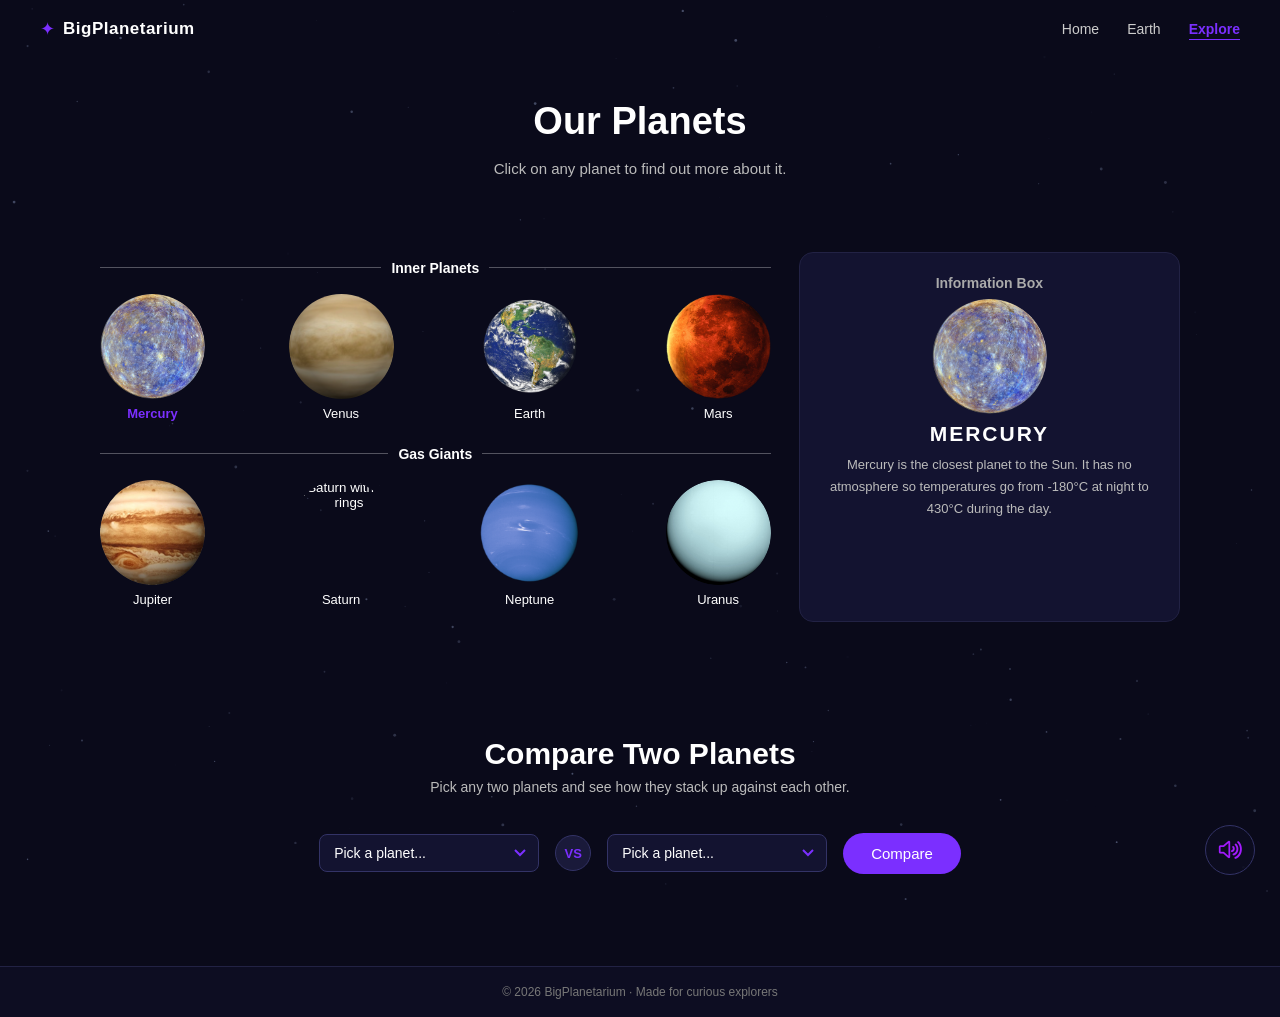
==== explore.html @ dd82c8a4 "Add files via upload" ====
<!DOCTYPE html>
<html lang="en">
<!-- explore.html — BigPlanetarium Planet Explorer page -->
<head>
  <meta charset="UTF-8">
  <meta name="viewport" content="width=device-width, initial-scale=1.0">
  <meta name="description" content="Explore all 8 planets in the solar system">
  <meta name="theme-color" content="#0a0a1a">
  <title>BigPlanetarium - Explore</title>
  <link rel="stylesheet" href="style.css">
</head>

<body>

  <!-- Background music — same setup as the other pages -->
  <audio id="bgMusic" loop>
    <source src="Assets/music.mp3" type="audio/mp3">
    Your browser does not support audio playback.
  </audio>

  <!-- Mute button — toggle handled by music.js -->
  <button id="muteBtn" aria-label="Mute background music">
    🔊
  </button>

  <!-- Decorative star canvas hidden from screen readers -->
  <canvas id="starCanvas" aria-hidden="true"></canvas>

  <!-- Skip link jumps keyboard users past the nav bar -->
  <a class="skip-link" href="#main">Skip to main content</a>

  <!-- class="active" and aria-current="page" are on the Explore link for this page -->
  <nav aria-label="Main navigation" id="mainNav">
    <a href="index.html" class="logo">
      <span class="logo-icon">✦</span>
      <span class="logo-text">BigPlanetarium</span>
    </a>
    <ul>
      <li><a href="index.html">Home</a></li>
      <li><a href="earth.html">Earth</a></li>
      <li><a href="explore.html" class="active" aria-current="page">Explore</a></li>
    </ul>
  </nav>


  <main id="main">

    <!-- Page header with scroll-reveal animation -->
    <header class="page-header reveal">
      <h1>Our Planets</h1>
      <p>Click on any planet to find out more about it.</p>
    </header>


    <!-- Planet selector: buttons left, info box right -->
    <section class="planets-section" aria-label="Solar system planets">
      <div class="planets-wrap">

        <!-- LEFT COLUMN — planet buttons grouped by category -->
        <div class="planets-left">

          <!-- ::before and ::after in CSS draw the horizontal lines on each side of this heading -->
          <h2 class="row-heading">Inner Planets</h2>

          <!--
            Each button uses onclick to call showPlanet() in script.js.
            aria-pressed communicates the selected state to screen readers.
            Mercury starts active because it is shown by default on page load.
          -->
          <div class="planet-row">

            <button class="planet-btn active" onclick="showPlanet('mercury', this)" aria-pressed="true" aria-label="Mercury">
              <img src="Assets/mercury.png" alt="Mercury">
              <p>Mercury</p>
            </button>

            <button class="planet-btn" onclick="showPlanet('venus', this)" aria-pressed="false" aria-label="Venus">
              <img src="Assets/venus.png" alt="Venus">
              <p>Venus</p>
            </button>

            <button class="planet-btn" onclick="showPlanet('earth', this)" aria-pressed="false" aria-label="Earth">
              <img src="Assets/earth.png" alt="Earth">
              <p>Earth</p>
            </button>

            <button class="planet-btn" onclick="showPlanet('mars', this)" aria-pressed="false" aria-label="Mars">
              <img src="Assets/mars.png" alt="Mars">
              <p>Mars</p>
            </button>

          </div>

          <h2 class="row-heading">Gas Giants</h2>

          <!-- Neptune and Uranus are technically Ice Giants but grouped here for simplicity -->
          <div class="planet-row">

            <button class="planet-btn" onclick="showPlanet('jupiter', this)" aria-pressed="false" aria-label="Jupiter">
              <img src="Assets/jupiter.png" alt="Jupiter">
              <p>Jupiter</p>
            </button>

            <button class="planet-btn" onclick="showPlanet('saturn', this)" aria-pressed="false" aria-label="Saturn">
              <img src="Assets/saturn.png" alt="Saturn with its rings">
              <p>Saturn</p>
            </button>

            <button class="planet-btn" onclick="showPlanet('neptune', this)" aria-pressed="false" aria-label="Neptune">
              <img src="Assets/neptune.png" alt="Neptune">
              <p>Neptune</p>
            </button>

            <button class="planet-btn" onclick="showPlanet('uranus', this)" aria-pressed="false" aria-label="Uranus">
              <img src="Assets/uranus.png" alt="Uranus">
              <p>Uranus</p>
            </button>

          </div>

        </div>


        <!-- RIGHT COLUMN — info box updated by showPlanet() in script.js -->
        <!-- aria-live="polite" announces changes without interrupting the screen reader -->
        <!-- aria-atomic="true" reads the whole region, not just the changed part -->
        <aside class="info-box" aria-live="polite" aria-atomic="true" aria-label="Planet information">
          <h3>Information Box</h3>
          <!-- Default content shown on page load (Mercury) -->
          <img id="info-img" src="Assets/mercury.png" alt="Mercury">
          <h2 id="info-name">MERCURY</h2>
          <p id="info-text">Mercury is the closest planet to the Sun. It has no atmosphere so temperatures go from -180°C at night to 430°C during the day.</p>
        </aside>

      </div>
    </section>

  </main>


  <!-- Comparison section sits outside <main> as a secondary feature -->
  <!-- aria-labelledby points to the section's <h2> -->
  <section class="compare-section reveal" aria-labelledby="compare-heading">

    <div class="compare-inner">

      <div class="section-top">
        <h2 id="compare-heading">Compare Two Planets</h2>
        <p>Pick any two planets and see how they stack up against each other.</p>
      </div>

      <!-- Two dropdowns and a Compare button in a flex row -->
      <!-- aria-label on each <select> replaces a visible <label> for screen readers -->
      <div class="compare-controls">

        <select id="compareA" aria-label="First planet to compare">
          <option value="">Pick a planet...</option>
          <option value="mercury">Mercury</option>
          <option value="venus">Venus</option>
          <option value="earth">Earth</option>
          <option value="mars">Mars</option>
          <option value="jupiter">Jupiter</option>
          <option value="saturn">Saturn</option>
          <option value="uranus">Uranus</option>
          <option value="neptune">Neptune</option>
        </select>

        <!-- Decorative VS badge between the two dropdowns -->
        <span class="compare-vs">VS</span>

        <select id="compareB" aria-label="Second planet to compare">
          <option value="">Pick a planet...</option>
          <option value="mercury">Mercury</option>
          <option value="venus">Venus</option>
          <option value="earth">Earth</option>
          <option value="mars">Mars</option>
          <option value="jupiter">Jupiter</option>
          <option value="saturn">Saturn</option>
          <option value="uranus">Uranus</option>
          <option value="neptune">Neptune</option>
        </select>

        <!-- Calls runComparison() in script.js on click -->
        <button class="btn-purple compare-btn" onclick="runComparison()">Compare</button>

      </div>


      <!-- Hidden by default; shown and animated by runComparison() in script.js -->
      <!-- aria-live="polite" announces the new table to screen readers when it appears -->
      <div id="compareResults" style="display:none;" aria-live="polite" aria-label="Comparison results">

        <!-- Planet name and image headers sit above the table, one per side -->
        <div class="compare-headers">
          <div class="compare-planet-header">
            <img id="compareImgA" src="" alt="">
            <p id="compareNameA"></p>
          </div>
          <div class="compare-planet-header compare-planet-header--right">
            <img id="compareImgB" src="" alt="">
            <p id="compareNameB"></p>
          </div>
        </div>

        <!-- <table> is appropriate here because the data is genuinely tabular -->
        <!-- <tbody> is populated by runComparison() in script.js -->
        <table class="compare-table" aria-label="Planet stats comparison">
          <tbody id="compareRows">
            <!-- Table rows are injected here by runComparison() -->
          </tbody>
        </table>

      </div>

    </div>

  </section>


  <footer>
    <p>© 2026 BigPlanetarium · Made for curious explorers</p>
  </footer>


  <!-- script.js must load first because showPlanet() and runComparison() are called by onclick attributes above -->
  <script src="Scripts/script.js"></script>
  <script src="Scripts/stars.js"></script>
  <script src="Scripts/music.js"></script>
  <script src="Scripts/scroll.js"></script>

</body>
</html>
---- style.css ----
/* style.css — main stylesheet for BigPlanetarium (index, earth, explore) */


/* the reset */

* {
  box-sizing: border-box;
  margin: 0;
  padding: 0;
}


/* the body defaults */

body {
  font-family: Arial, sans-serif;
  background-color: #0a0a1a;
  color: white;
  overflow-x: hidden;
}

/* Stops images from stretching wider than their container */
img {
  max-width: 100%;
}


/* the star canvas background */

#starCanvas {
  position: fixed;
  top: 0;
  left: 0;
  width: 100vw;
  height: 100vh;
  z-index: -1;
  pointer-events: none;
}


/* the skip link */

.skip-link {
  position: absolute;
  top: -60px;
  left: 10px;
  background: #7b2fff;
  color: white;
  padding: 10px 15px;
  border-radius: 6px;
  font-size: 14px;
  text-decoration: none;
  z-index: 9999;
}

/* Drops the skip link into view when the user tabs onto it */
.skip-link:focus {
  top: 10px;
}


/* the navigation bar */

nav {
  background-color: rgba(10, 10, 26, 0);
  padding: 18px 40px;
  display: flex;
  justify-content: space-between;
  align-items: center;
  position: fixed;
  top: 0;
  left: 0;
  right: 0;
  z-index: 100;
  transition: background-color 0.4s ease, border-bottom 0.4s ease, padding 0.3s ease;
  border-bottom: 1px solid transparent;
}

/* Added by scroll.js after 50 px of scroll — frosted-glass solid nav */
nav.scrolled {
  background-color: rgba(10, 10, 26, 0.96);
  border-bottom: 1px solid #222244;
  padding: 12px 40px;
  backdrop-filter: blur(12px);
  -webkit-backdrop-filter: blur(12px);
}

/* Logo link — flex row holding the spinning star icon and site name */
.logo {
  color: white;
  text-decoration: none;
  display: flex;
  align-items: center;
  gap: 8px;
}

/* The ✦ icon spins continuously via the spinStar keyframe */
.logo-icon {
  font-size: 18px;
  color: #7b2fff;
  display: inline-block;
  animation: spinStar 8s linear infinite;
}

.logo-text {
  font-size: 17px;
  font-weight: bold;
  letter-spacing: 0.5px;
}

/* Full 360° rotation looping forever */
@keyframes spinStar {
  from { transform: rotate(0deg); }
  to   { transform: rotate(360deg); }
}

/* Nav links in a horizontal row */
nav ul {
  list-style: none;
  display: flex;
  gap: 28px;
}

/* relative positioning lets the ::after underline be placed relative to each link */
nav ul a {
  color: #cccccc;
  text-decoration: none;
  font-size: 14px;
  position: relative;
  padding-bottom: 3px;
  transition: color 0.2s;
}

/* Animated underline — grows from width 0 to 100% on hover */
nav ul a::after {
  content: "";
  position: absolute;
  bottom: 0;
  left: 0;
  width: 0;
  height: 1px;
  background: #7b2fff;
  transition: width 0.25s ease;
}

nav ul a:hover {
  color: white;
}

nav ul a:hover::after {
  width: 100%;
}

/* Highlights the current page link in purple */
nav ul a.active {
  color: #7b2fff;
  font-weight: bold;
}

/* Active link always shows its underline at full width */
nav ul a.active::after {
  width: 100%;
}

/* Visible focus ring so keyboard users can see which link is focused */
nav ul a:focus {
  outline: 2px solid #7b2fff;
  outline-offset: 3px;
  border-radius: 3px;
}


/* the hero section */

.hero {
  width: 100%;
  min-height: 100vh;
  background-image:
    linear-gradient(rgba(0,0,0,0.5), rgba(0,0,0,0.5)),
    url("Assets/download.png");
  background-size: cover;
  background-position: center;
  display: flex;
  flex-direction: column;
  justify-content: center;
  align-items: center;
  text-align: center;
  padding: 120px 20px 80px;
  position: relative; /* allows the scroll hint to be pinned inside this section */
}

/* Small pill-shaped label sitting above the main heading */
.hero-badge {
  font-size: 12px;
  letter-spacing: 2px;
  text-transform: uppercase;
  color: #9d70ff;
  border: 1px solid rgba(123, 47, 255, 0.4);
  background-color: rgba(123, 47, 255, 0.12);
  padding: 6px 16px;
  border-radius: 20px;
  margin-bottom: 28px;
  animation: fadeIn 0.8s ease;
}

/* Wraps both title lines and tightens line-height for an editorial look */
.hero-title {
  display: flex;
  flex-direction: column;
  align-items: center;
  margin-bottom: 24px;
  line-height: 1.1;
}

/* Smaller "Explore the" line above the main title */
.hero-title-top {
  font-size: 36px;
  font-weight: 400;
  color: #dddddd;
  letter-spacing: 4px;
  text-transform: uppercase;
  animation: fadeIn 1s ease;
}

/* Large "Milky Way" title with a soft purple glow text-shadow */
.hero-title-bottom {
  font-size: 82px;
  font-weight: 800;
  color: white;
  letter-spacing: -1px;
  text-shadow:
    0 0 40px rgba(123, 47, 255, 0.5),
    0 0 80px rgba(123, 47, 255, 0.2);
  animation: fadeIn 1.2s ease;
}

/* Short gradient line between the title and paragraph */
.hero-divider {
  width: 60px;
  height: 2px;
  background: linear-gradient(to right, transparent, #7b2fff, transparent);
  margin-bottom: 22px;
  animation: fadeIn 1.4s ease;
}

.hero p {
  font-size: 16px;
  color: #bbbbbb;
  max-width: 500px;
  line-height: 1.8;
  margin-bottom: 36px;
  animation: fadeIn 1.6s ease;
}

/* flex-wrap lets the two buttons stack on narrow screens */
.hero-btns {
  display: flex;
  gap: 14px;
  flex-wrap: wrap;
  justify-content: center;
  animation: fadeIn 1.8s ease;
}

/* Pinned to the bottom-centre of the hero; translateX(-50%) corrects the left: 50% offset */
.hero-scroll-hint {
  position: absolute;
  bottom: 32px;
  left: 50%;
  transform: translateX(-50%);
  display: flex;
  flex-direction: column;
  align-items: center;
  gap: 6px;
  animation: fadeIn 2.2s ease;
}

.hero-scroll-hint span {
  font-size: 10px;
  letter-spacing: 2.5px;
  text-transform: uppercase;
  color: #666688;
}

/* Bouncing arrow that draws the eye toward scrolling */
.hero-arrow {
  font-size: 16px;
  color: #7b2fff;
  animation: bounce 1.8s ease-in-out infinite;
}

@keyframes bounce {
  0%, 100% { transform: translateY(0); }
  50%       { transform: translateY(7px); }
}

/* Primary filled button with a pulsing purple glow */
.btn-purple {
  background-color: #7b2fff;
  color: white;
  padding: 12px 28px;
  border-radius: 25px;
  font-size: 15px;
  text-decoration: none;
  display: inline-block;
  animation: fadeIn 2s ease, glow 3s ease-in-out infinite;
}

.btn-purple:hover {
  background-color: #9955ff;
}

/* High-contrast focus ring for keyboard and switch-access users */
.btn-purple:focus {
  outline: 2px solid white;
  outline-offset: 4px;
}

/* Secondary ghost button that inverts colours on hover */
.btn-outline {
  background: transparent;
  color: white;
  border: 2px solid white;
  padding: 12px 28px;
  border-radius: 25px;
  font-size: 15px;
  text-decoration: none;
  display: inline-block;
  transition: 0.3s;
}

.btn-outline:hover {
  background-color: white;
  color: #0a0a1a;
}

.btn-outline:focus {
  outline: 2px solid #7b2fff;
  outline-offset: 4px;
}


/* the shared section heading */

.section-top {
  text-align: center;
  margin-bottom: 38px;
}

.section-top h2 {
  font-size: 30px;
  margin-bottom: 8px;
}

/* #bbbbbb meets WCAG AA contrast ratio against the dark background */
.section-top p {
  font-size: 14px;
  color: #bbbbbb;
}


/* the milky way cards section */

.cards-section {
  padding: 65px 80px;
  background-color: transparent;
}

/* GIF fills its column with rounded corners to match the card style */
.mw-gif {
  width: 100%;
  border-radius: 12px;
}

/* Outer flex container for the two-column card/GIF layout */
.mw-layout {
  display: flex;
  gap: 30px;
  max-width: 1100px;
  margin: 0 auto;
  align-items: flex-start;
}

/* Left column that stacks the fact cards vertically */
.mw-cards {
  flex: 1;
  display: flex;
  flex-direction: column;
  gap: 12px;
}

/* Sticky right column — stays in view while the user scrolls past the cards */
.mw-video {
  flex: 1;
  position: sticky;
  top: 80px;
}

.mw-video video {
  width: 100%;
  border-radius: 12px;
  background-color: #111;
}

/* Individual fact card — starts invisible and animates in via fadeUp */
.card {
  background-color: #131330;
  border: 1px solid #222244;
  border-radius: 10px;
  padding: 22px;
  animation: fadeUp 0.7s ease forwards;
  opacity: 0;
}

.card h3 {
  color: #7b2fff;
  font-size: 14px;
  margin-bottom: 9px;
}

/* #cccccc meets WCAG AA contrast against the dark card background */
.card p {
  font-size: 13px;
  color: #cccccc;
  line-height: 1.7;
}

/* Staggered delays so cards cascade in one after another */
.card:nth-child(1) { animation-delay: 0.1s; }
.card:nth-child(2) { animation-delay: 0.2s; }
.card:nth-child(3) { animation-delay: 0.3s; }
.card:nth-child(4) { animation-delay: 0.4s; }
.card:nth-child(5) { animation-delay: 0.5s; }
.card:nth-child(6) { animation-delay: 0.6s; }


/* the mute button */

#muteBtn {
  position: fixed;
  bottom: 25px;
  right: 25px;
  background-color: rgba(13, 13, 34, 0.85);
  border: 1px solid #333366;
  color: white;
  width: 50px;
  height: 50px;
  border-radius: 50%;
  cursor: pointer;
  z-index: 999;
  display: flex;
  align-items: center;
  justify-content: center;
  transition: background-color 0.2s;
  padding: 8px;
  overflow: hidden;
}

/* overflow: hidden on #muteBtn clips the icon image to the circle */
#muteBtn img {
  width: 100%;
  height: 100%;
  object-fit: contain;
  transition: opacity 0.2s; /* smooth swap between mute and unmute icons */
}

/* Purple background on hover to signal the button is clickable */
#muteBtn:hover {
  background-color: #7b2fff;
}

#muteBtn:focus {
  outline: 2px solid #7b2fff;
  outline-offset: 3px;
}

/* :focus-visible shows the ring for keyboard users but not mouse clicks */
#muteBtn:focus-visible {
  outline: 2px solid white;
  outline-offset: 3px;
}


/* the responsive overrides (768px and below) */

@media (max-width: 768px) {

  /* Milky Way cards and GIF stack into a single column */
  .mw-layout {
    flex-direction: column;
  }

  /* Planet buttons and info box stack into a single column */
  .planets-wrap {
    flex-direction: column;
  }

  /* Earth fact cards and photo stack into a single column */
  .earth-body {
    flex-direction: column;
  }

  /* Reduces horizontal padding to fill the narrow viewport */
  .cards-section,
  .universe-section,
  .planets-section,
  .video-bit {
    padding: 40px 20px;
  }

  .earth-body {
    padding: 30px 20px;
  }

  /* Shrinks the hero heading so it doesn't overflow on small screens */
  .hero h1 {
    font-size: 32px;
  }

  /* Resets sticky positioning on mobile to avoid the GIF overlapping content */
  .mw-video {
    position: static;
  }

  /* Earth photo fills the full column width on mobile */
  .earth-right {
    width: 100%;
  }

}


/* the universe beyond section */

.universe-section {
  padding: 65px 80px;
  background-color: transparent;
}

/* Removes default browser numbering — we supply our own styled circles */
.uni-list {
  list-style: none;
  max-width: 780px;
  margin: 0 auto;
}

/* Each item fades up on load; align-items: flex-start keeps the number at the top */
.uni-item {
  display: flex;
  gap: 18px;
  align-items: flex-start;
  padding: 22px 15px;
  border-bottom: 1px solid #1a1a3a;
  animation: fadeUp 0.6s ease forwards;
  opacity: 0;
}

/* Staggered delays so items appear one after another */
.uni-item:nth-child(1) { animation-delay: 0.1s; }
.uni-item:nth-child(2) { animation-delay: 0.25s; }
.uni-item:nth-child(3) { animation-delay: 0.4s; }
.uni-item:nth-child(4) { animation-delay: 0.55s; }

/* Purple circle number badge; min-width stops it squashing on font scale-up */
.num {
  background-color: #7b2fff;
  min-width: 34px;
  height: 34px;
  border-radius: 50%;
  display: flex;
  align-items: center;
  justify-content: center;
  font-size: 13px;
  font-weight: bold;
  margin-top: 2px;
}

.uni-item h3 {
  font-size: 15px;
  margin-bottom: 7px;
}

.uni-item p {
  font-size: 13px;
  color: #bbbbbb;
  line-height: 1.75;
}


/* the call to action section */

.cta {
  padding: 75px 20px;
  text-align: center;
  background-color: transparent;
}

.cta h2 {
  font-size: 30px;
  margin-bottom: 10px;
}

/* max-width and auto margins stop the paragraph stretching too wide */
.cta p {
  color: #bbbbbb;
  font-size: 14px;
  margin-bottom: 28px;
  max-width: 420px;
  margin-left: auto;
  margin-right: auto;
  line-height: 1.6;
}

.cta-btns {
  display: flex;
  justify-content: center;
  gap: 14px;
  flex-wrap: wrap;
}


/* the footer */

footer {
  background-color: #0d0d22;
  text-align: center;
  padding: 18px;
  font-size: 12px;
  color: #777777;
  border-top: 1px solid #222244;
}


/* the earth page */

/* Centred page header; padding-top clears the fixed nav bar */
.page-header {
  text-align: center;
  padding: 55px 20px 25px;
  background-color: transparent;
  animation: fadeUp 0.8s ease;
}

.page-header h1 {
  font-size: 38px;
  margin-bottom: 13px;
}

.page-header p {
  font-size: 15px;
  color: #bbbbbb;
  max-width: 580px;
  margin: 0 auto;
  line-height: 1.7;
}

/* Two-column flex row; flex-wrap: wrap collapses columns on narrow screens */
.earth-body {
  display: flex;
  gap: 20px;
  padding: 38px 75px;
  background-color: transparent;
  align-items: center;
  flex-wrap: wrap;
  justify-content: center;
}

/* Left column holding the Key Facts and Fun Facts cards */
.earth-left {
  flex: 1;
  min-width: 270px;
  max-width: 480px;
  display: flex;
  flex-direction: column;
  gap: 18px;
}

/* Fixed-width right column; flex: 0 0 auto stops it growing or shrinking */
.earth-right {
  flex: 0 0 auto;
  width: 320px;
  display: flex;
  justify-content: center;
}

/* Floating Earth photo with a purple glow shadow */
.earth-right img {
  width: 100%;
  border-radius: 12px;
  box-shadow: 0 0 28px rgba(123, 47, 255, 0.3);
  animation: float 5s ease-in-out infinite;
}

/* Dark card used for the Key Facts and Fun Facts panels */
.info-card {
  background-color: #131330;
  border: 1px solid #222244;
  border-radius: 5px;
  padding: 22px;
}

.info-card h2 {
  font-size: 17px;
  margin-bottom: 13px;
}

.info-card p {
  font-size: 13px;
  color: #cccccc;
  line-height: 1.8;
  margin-bottom: 6px;
}

/* Removes default browser bullets so we can use our own ::before bullet */
.info-card ul {
  list-style: none;
  padding: 0;
}

.info-card ul li {
  font-size: 13px;
  color: #cccccc;
  padding: 5px 0;
  line-height: 1.5;
}

/* Purple bullet inserted via ::before keeps the markup clean */
.info-card ul li::before {
  content: "• ";
  color: #7b2fff;
}

/* Section that wraps the embedded YouTube video */
.video-bit {
  padding: 45px 75px;
  background-color: transparent;
  text-align: center;
}

.video-bit h2 {
  font-size: 20px;
  margin-bottom: 18px;
}

/* padding-bottom: 56.25% creates a responsive 16:9 container (9/16 × 100) */
.vid-wrap {
  position: relative;
  padding-bottom: 56.25%;
  height: 0;
  max-width: 80%;
  margin: 0 auto;
}

.vid-wrap iframe {
  position: absolute;
  top: 0;
  left: 0;
  width: 100%;
  height: 100%;
  border: none;
  border-radius: 10px;
}


/* the explore / planets page */

.planets-section {
  padding: 45px 55px;
  background-color: transparent;
}

/* align-items: flex-start stops the info box stretching to the full column height */
.planets-wrap {
  display: flex;
  gap: 28px;
  max-width: 1080px;
  margin: 0 auto;
  align-items: flex-start;
}

/* Left column takes twice as much space as the info box (flex: 2 vs flex: 1) */
.planets-left {
  flex: 2;
}

/* Sub-heading with horizontal lines drawn by ::before and ::after pseudo-elements */
.row-heading {
  display: flex;
  align-items: center;
  gap: 10px;
  font-size: 14px;
  font-weight: bold;
  margin: 8px 0 18px;
}

.row-heading::before,
.row-heading::after {
  content: "";
  flex: 1;
  height: 1px;
  background: rgba(255,255,255,0.3);
}

/* Horizontal row of planet buttons; flex-wrap allows a second line on narrow screens */
.planet-row {
  display: flex;
  justify-content: space-between;
  margin-bottom: 25px;
  flex-wrap: wrap;
  gap: 8px;
}

/* <button> instead of <div> so it's keyboard-focusable out of the box */
.planet-btn {
  background: none;
  border: none;
  color: white;
  cursor: pointer;
  text-align: center;
  width: 105px;
}

.planet-btn:focus {
  outline: 2px solid #7b2fff;
  outline-offset: 4px;
  border-radius: 8px;
}

/* Circular planet images that gently bob with the float animation */
.planet-btn img {
  width: 105px;
  height: 105px;
  border-radius: 50%;
  display: block;
  margin: 0 auto;
  object-fit: cover;
  transition: transform 0.3s;
  animation: float 4s ease-in-out infinite;
}

/* Slightly different durations so the planets don't all bob in sync */
.planet-btn:nth-child(1) img { animation-duration: 3.8s; }
.planet-btn:nth-child(2) img { animation-duration: 4.4s; }
.planet-btn:nth-child(3) img { animation-duration: 4.1s; }
.planet-btn:nth-child(4) img { animation-duration: 4.7s; }

/* Slight scale-up on hover gives tactile click feedback */
.planet-btn img:hover {
  transform: scale(1.12);
}

.planet-btn p {
  margin-top: 7px;
  font-size: 13px;
}

/* Selected planet label turns purple to show which one is active */
.planet-btn.active p {
  color: #7b2fff;
  font-weight: bold;
}

/* Right-hand info box updated by showPlanet() in script.js */
.info-box {
  flex: 1;
  background-color: #131330;
  border: 1px solid #222244;
  border-radius: 14px;
  padding: 22px;
  text-align: center;
  min-height: 370px;
}

.info-box h3 {
  font-size: 14px;
  color: #aaaaaa;
  margin-bottom: 8px;
}

.info-box img {
  width: 115px;
  height: 115px;
  border-radius: 50%;
  object-fit: cover;
  display: block;
  margin: 8px auto;
}

.info-box h2 {
  font-size: 21px;
  letter-spacing: 2px;
  margin: 8px 0;
}

.info-box p {
  font-size: 13px;
  color: #bbbbbb;
  line-height: 1.7;
}

/* Re-added and removed by script.js to replay the fade each time a planet is clicked */
.pop {
  animation: fadeIn 0.35s ease;
}


/* the page header padding fix */

.page-header {
  padding-top: 100px;
}


/* the scroll reveal animations */

/* Initial state: invisible and shifted 32 px downward */
.reveal {
  opacity: 0;
  transform: translateY(32px);
  transition: opacity 0.65s ease, transform 0.65s ease;
}

/* Final state added by scroll.js when the element enters the viewport */
.reveal.visible {
  opacity: 1;
  transform: translateY(0);
}

/* Each sibling animates 100 ms after the previous one for a cascade effect */
.reveal:nth-child(2) { transition-delay: 0.1s; }
.reveal:nth-child(3) { transition-delay: 0.2s; }
.reveal:nth-child(4) { transition-delay: 0.3s; }
.reveal:nth-child(5) { transition-delay: 0.4s; }
.reveal:nth-child(6) { transition-delay: 0.5s; }
.reveal:nth-child(7) { transition-delay: 0.6s; }


/* the keyframe animation definitions */

/* Simple opacity fade from invisible to fully visible */
@keyframes fadeIn {
  from { opacity: 0; }
  to   { opacity: 1; }
}

/* Fades in while rising 25 px — used on cards and list items */
@keyframes fadeUp {
  from {
    opacity: 0;
    transform: translateY(25px);
  }
  to {
    opacity: 1;
    transform: translateY(0);
  }
}

/* Gentle up-and-down oscillation used on planet and Earth images */
@keyframes float {
  0%   { transform: translateY(0); }
  50%  { transform: translateY(-7px); }
  100% { transform: translateY(0); }
}

/* Pulsing box-shadow glow on the primary hero button */
@keyframes glow {
  0%   { box-shadow: 0 0 0 rgba(123,47,255,0.4); }
  50%  { box-shadow: 0 0 16px rgba(123,47,255,0.7); }
  100% { box-shadow: 0 0 0 rgba(123,47,255,0.4); }
}


/* the planet comparison section */

.compare-section {
  padding: 60px 55px;
  background-color: transparent;
}

/* max-width centres the comparison tool on wide screens */
.compare-inner {
  max-width: 800px;
  margin: 0 auto;
}

/* Dropdowns, VS badge, and Compare button in a flex row; flex-wrap: wrap stacks on mobile */
.compare-controls {
  display: flex;
  align-items: center;
  justify-content: center;
  gap: 16px;
  flex-wrap: wrap;
  margin: 32px 0;
}

/* Dark-themed dropdowns; appearance: none removes the default browser arrow */
.compare-controls select {
  background-color: #131330;
  color: white;
  border: 1px solid #333366;
  border-radius: 8px;
  padding: 10px 14px;
  font-size: 14px;
  cursor: pointer;
  flex: 1;
  min-width: 160px;
  max-width: 220px;
  appearance: none;
  -webkit-appearance: none; /* required for Safari */
  background-image: url("data:image/svg+xml,%3Csvg xmlns='http://www.w3.org/2000/svg' width='12' height='8' viewBox='0 0 12 8'%3E%3Cpath d='M1 1l5 5 5-5' stroke='%237b2fff' stroke-width='2' fill='none'/%3E%3C/svg%3E");
  background-repeat: no-repeat;
  background-position: right 12px center;
  padding-right: 34px; /* stops text running under the custom arrow icon */
}

.compare-controls select:focus {
  outline: 2px solid #7b2fff;
  outline-offset: 2px;
  border-color: #7b2fff;
}

/* Small circular VS badge between the two dropdowns */
.compare-vs {
  font-size: 13px;
  font-weight: bold;
  color: #7b2fff;
  background-color: #1a1a3a;
  border: 1px solid #333366;
  border-radius: 50%;
  width: 36px;
  height: 36px;
  display: flex;
  align-items: center;
  justify-content: center;
  flex-shrink: 0; /* prevents the badge narrowing when space is tight */
}

/* Compare button reuses .btn-purple; flex-shrink: 0 stops it being squeezed */
.compare-btn {
  flex-shrink: 0;
  cursor: pointer;
  border: none;
}

/* Hidden by default; shown and animated by runComparison() in script.js */
#compareResults {
  margin-top: 30px;
  background-color: #131330;
  border: 1px solid #222244;
  border-radius: 14px;
  padding: 28px;
}

/* Header row showing planet names and images above the comparison table */
.compare-headers {
  display: flex;
  justify-content: space-between;
  margin-bottom: 20px;
}

/* Left planet header — content aligns to the left */
.compare-planet-header {
  display: flex;
  flex-direction: column;
  align-items: flex-start;
  gap: 8px;
}

/* Right planet header mirrors the left, aligning content to the right */
.compare-planet-header--right {
  align-items: flex-end;
  text-align: right;
}

/* Circular floating planet thumbnail in the comparison header */
.compare-planet-header img {
  width: 60px;
  height: 60px;
  border-radius: 50%;
  object-fit: cover;
  animation: float 4s ease-in-out infinite;
}

.compare-planet-header p {
  font-size: 13px;
  font-weight: bold;
  letter-spacing: 1.5px;
  color: #7b2fff;
}

/* border-collapse: collapse removes the double border between adjacent cells */
.compare-table {
  width: 100%;
  border-collapse: collapse;
}

/* Subtle dividing line between rows */
.compare-table tr {
  border-bottom: 1px solid #1e1e40;
}

/* Last row has no bottom border to avoid a redundant line at the table edge */
.compare-table tr:last-child {
  border-bottom: none;
}

.compare-table td {
  padding: 11px 8px;
  font-size: 13px;
  color: #cccccc;
  vertical-align: middle;
}

/* Middle column shows the stat label (e.g. "Diameter") in small uppercase */
.compare-table td.stat-label {
  text-align: center;
  color: #888899;
  font-size: 11px;
  text-transform: uppercase;
  letter-spacing: 0.8px;
  width: 38%;
}

/* Left data column (Planet A) */
.compare-table td:first-child {
  text-align: left;
  width: 31%;
}

/* Right data column (Planet B) */
.compare-table td:last-child {
  text-align: right;
  width: 31%;
}

/* Soft purple row highlight on hover makes wide rows easier to read */
.compare-table tr:hover td {
  background-color: rgba(123, 47, 255, 0.07);
}


/* the responsive hero title (768px and below) */

@media (max-width: 768px) {

  .hero-title-top {
    font-size: 22px;
  }

  .hero-title-bottom {
    font-size: 52px;
  }

  /* Stacks all multi-column layouts into a single column */
  .mw-layout, .planets-wrap, .earth-body {
    flex-direction: column;
  }

  .cards-section, .universe-section, .planets-section {
    padding: 40px 20px;
  }

  /* Extra bottom padding stops the scroll hint arrow overlapping the next section */
  .hero {
    padding-bottom: 100px;
  }

  .mw-video {
    position: static;
  }

  .earth-body {
    padding: 30px 20px;
  }

  .earth-right {
    width: 100%;
  }

}


/* RESPONSIVE — TABLET screens 600px to 900px wide */

@media (max-width: 900px) {

  /* stack milky way cards and gif vertically */
  .mw-layout {
    flex-direction: column;
  }

  /* unstick the gif so it doesnt get stuck mid-scroll */
  .mw-video {
    position: static;
  }

  /* reduce side padding on sections */
  .cards-section,
  .universe-section {
    padding: 50px 30px;
  }

  /* stack earth facts and photo vertically */
  .earth-body {
    flex-direction: column;
    padding: 30px 30px;
    align-items: center;
  }

  .earth-right {
    width: 100%;
    max-width: 420px;
  }

  /* stack planet buttons and info box vertically */
  .planets-wrap {
    flex-direction: column;
  }

  .planets-section {
    padding: 35px 30px;
  }

  /* make video take full width */
  .vid-wrap {
    max-width: 100%;
  }

  .video-bit {
    padding: 35px 30px;
  }

  /* compare section */
  .compare-section {
    padding: 40px 30px;
  }

  /* stack compare dropdowns vertically */
  .compare-controls {
    flex-direction: column;
    align-items: center;
    gap: 12px;
  }

  .compare-vs {
    margin: 0;
  }

}


/* RESPONSIVE — MOBILE screens under 600px wide */

@media (max-width: 600px) {

  /* smaller hero title on phones */
  .hero-title-top {
    font-size: 28px;
  }

  .hero-title-bottom {
    font-size: 42px;
  }

  .hero p {
    font-size: 14px;
    padding: 0 10px;
  }

  /* stack hero buttons vertically */
  .hero-btns {
    flex-direction: column;
    align-items: center;
    gap: 12px;
  }

  /* shrink nav on small screens */
  nav {
    padding: 12px 18px;
  }

  .logo-text {
    font-size: 14px;
  }

  nav ul {
    gap: 14px;
  }

  nav ul a {
    font-size: 12px;
  }

  /* reduce all section padding */
  .cards-section,
  .universe-section {
    padding: 40px 15px;
  }

  .earth-body {
    padding: 25px 15px;
  }

  .planets-section {
    padding: 25px 15px;
  }

  .video-bit {
    padding: 30px 15px;
  }

  .compare-section {
    padding: 30px 15px;
  }

  /* smaller planet buttons on phones */
  .planet-btn {
    width: 68px;
  }

  .planet-btn img {
    width: 68px;
    height: 68px;
  }

  .planet-btn p {
    font-size: 11px;
  }

  /* center planet rows on small screens */
  .planet-row {
    justify-content: center;
    gap: 10px;
  }

  /* smaller page headers */
  .page-header h1 {
    font-size: 28px;
  }

  .page-header p {
    font-size: 13px;
  }

  /* stack cta buttons */
  .cta-btns {
    flex-direction: column;
    align-items: center;
    gap: 12px;
  }

  /* section heading smaller */
  .section-top h2 {
    font-size: 24px;
  }

  /* universe items tighter */
  .uni-item {
    gap: 12px;
    padding: 16px 8px;
  }

  .num {
    min-width: 28px;
    height: 28px;
    font-size: 11px;
  }

  /* move mute button so it doesnt block content */
  #muteBtn {
    bottom: 15px;
    right: 15px;
    width: 40px;
    height: 40px;
  }

  /* compare table scrolls sideways if too wide */
  .compare-table {
    display: block;
    overflow-x: auto;
  }

  /* compare controls stack on phone */
  .compare-controls {
    flex-direction: column;
    align-items: center;
  }

  .compare-controls select {
    width: 100%;
    max-width: 280px;
  }

  /* compare planet headers stack */
  .compare-headers {
    flex-direction: column;
    align-items: center;
    gap: 15px;
  }

  /* universe beyond items text smaller */
  .uni-item h3 {
    font-size: 14px;
  }

  .uni-item p {
    font-size: 12px;
  }

}


/* ACCESSIBILITY — REDUCED MOTION respects users who have turned off animations in their device accessibility settings */

@media (prefers-reduced-motion: reduce) {

  /* turn off all animations and transitions */
  *, *::before, *::after {
    animation: none !important;
    transition: none !important;
  }

  /* make reveal elements visible immediately without animating */
  .reveal {
    opacity: 1;
    transform: none;
  }

}
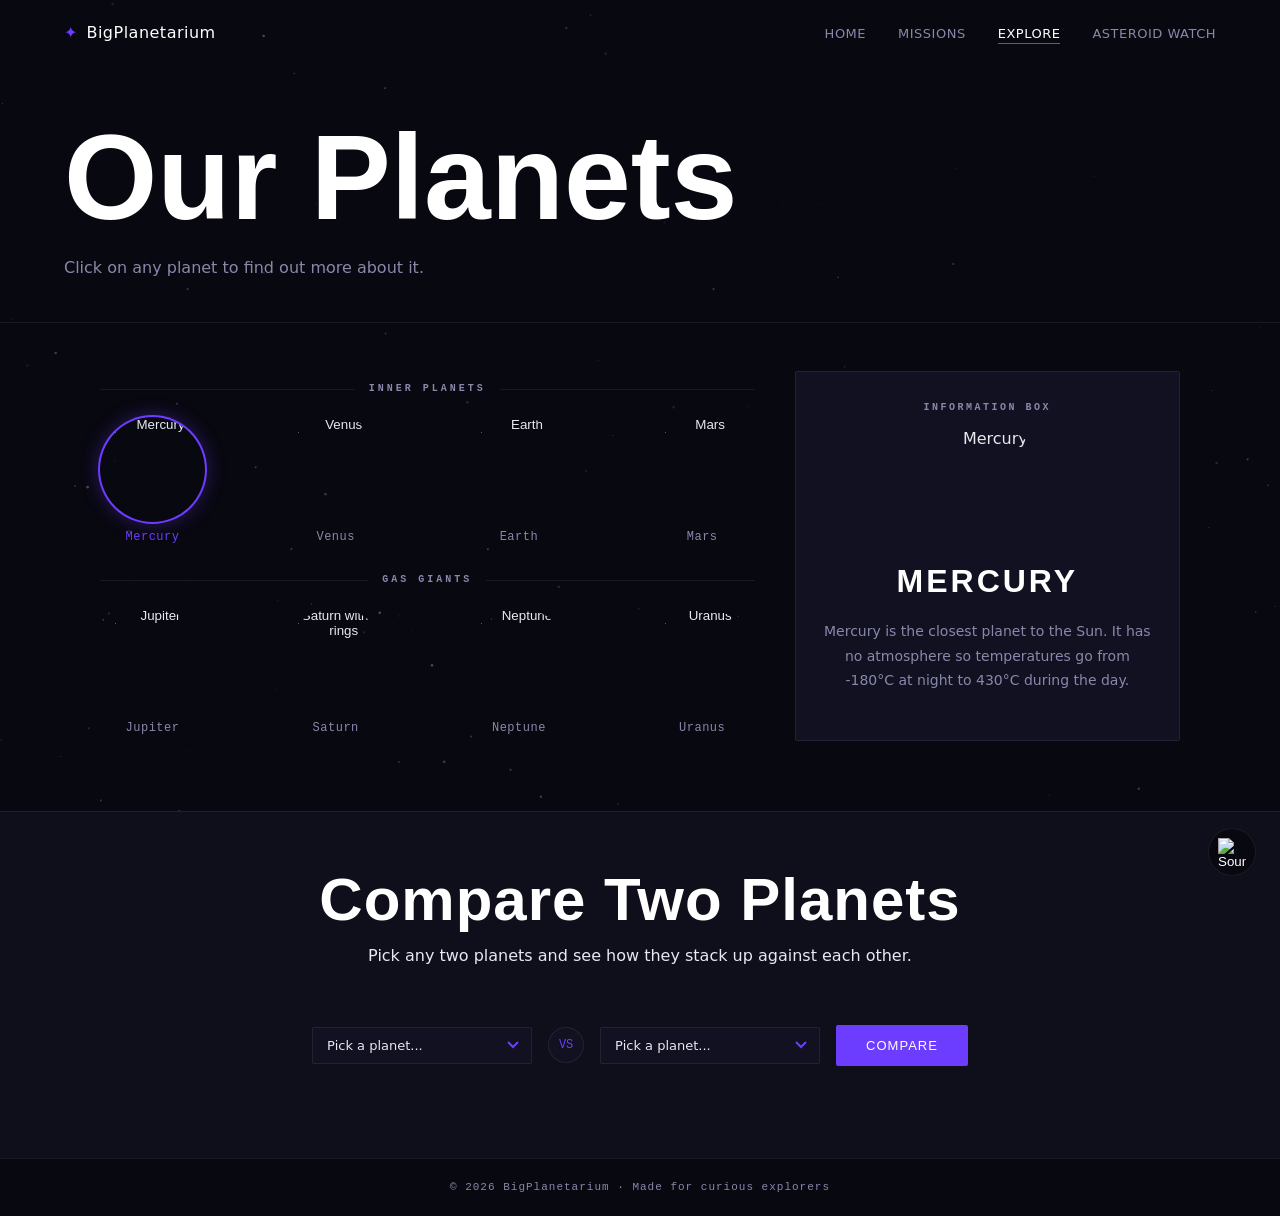
==== commit 2d9f0e5c: "Add files via upload" ====
--- a/explore.html
+++ b/explore.html
@@ -37,8 +37,9 @@
     </a>
     <ul>
       <li><a href="index.html">Home</a></li>
-      <li><a href="earth.html">Earth</a></li>
+      <li><a href="missions.html">Missions</a></li>
       <li><a href="explore.html" class="active" aria-current="page">Explore</a></li>
+      <li><a href="asteroids.html">Asteroid Watch</a></li>
     </ul>
   </nav>
 
--- a/style.css
+++ b/style.css
@@ -1,36 +1,57 @@
-/* style.css — main stylesheet for BigPlanetarium (index, earth, explore) */
-
-
-/* the reset */
-
-* {
+/* ============================================================
+   style.css — BigPlanetarium redesign
+   Aesthetic: NASA × editorial magazine
+   Palette: near-black + single purple accent (#6c3dff)
+   Fonts: Bebas Neue (display) · DM Sans (body) · DM Mono (numbers)
+   ============================================================ */
+
+
+/* ── RESET ─────────────────────────────────────────────────── */
+*, *::before, *::after {
   box-sizing: border-box;
   margin: 0;
   padding: 0;
 }
 
-
-/* the body defaults */
-
+img { max-width: 100%; }
+
+
+/* ── DESIGN TOKENS ─────────────────────────────────────────── */
+:root {
+  --bg:        #080810;
+  --bg-surface: #0f0f1c;
+  --bg-card:   #111122;
+  --accent:    #6c3dff;
+  --accent-dim: rgba(108, 61, 255, 0.18);
+  --accent-border: rgba(108, 61, 255, 0.35);
+  --white:     #ffffff;
+  --off-white: #e8e8f0;
+  --muted:     #8888aa;
+  --border:    rgba(255,255,255,0.07);
+
+  --font-display: 'Bebas Neue', 'Arial Narrow', sans-serif;
+  --font-body:    'DM Sans', system-ui, sans-serif;
+  --font-mono:    'DM Mono', 'Courier New', monospace;
+
+  --section-pad: clamp(60px, 8vw, 120px);
+  --gutter:      clamp(20px, 5vw, 80px);
+}
+
+
+/* ── BASE ──────────────────────────────────────────────────── */
 body {
-  font-family: Arial, sans-serif;
-  background-color: #0a0a1a;
-  color: white;
+  font-family: var(--font-body);
+  background-color: var(--bg);
+  color: var(--off-white);
   overflow-x: hidden;
-}
-
-/* Stops images from stretching wider than their container */
-img {
-  max-width: 100%;
-}
-
-
-/* the star canvas background */
-
+  line-height: 1.6;
+}
+
+
+/* ── STAR CANVAS ────────────────────────────────────────────── */
 #starCanvas {
   position: fixed;
-  top: 0;
-  left: 0;
+  inset: 0;
   width: 100vw;
   height: 100vh;
   z-index: -1;
@@ -38,254 +59,431 @@
 }
 
 
-/* the skip link */
-
+/* ── SKIP LINK ──────────────────────────────────────────────── */
 .skip-link {
   position: absolute;
   top: -60px;
   left: 10px;
-  background: #7b2fff;
-  color: white;
+  background: var(--accent);
+  color: var(--white);
   padding: 10px 15px;
-  border-radius: 6px;
+  border-radius: 4px;
   font-size: 14px;
+  font-family: var(--font-body);
   text-decoration: none;
   z-index: 9999;
-}
-
-/* Drops the skip link into view when the user tabs onto it */
-.skip-link:focus {
-  top: 10px;
-}
-
-
-/* the navigation bar */
-
+  transition: top 0.2s;
+}
+.skip-link:focus { top: 10px; }
+
+
+/* ── NAVIGATION ─────────────────────────────────────────────── */
 nav {
-  background-color: rgba(10, 10, 26, 0);
-  padding: 18px 40px;
   display: flex;
   justify-content: space-between;
   align-items: center;
+  padding: 20px var(--gutter);
   position: fixed;
-  top: 0;
-  left: 0;
-  right: 0;
+  inset-block-start: 0;
+  inset-inline: 0;
   z-index: 100;
-  transition: background-color 0.4s ease, border-bottom 0.4s ease, padding 0.3s ease;
+  transition: background 0.4s, border-color 0.4s, padding 0.3s;
   border-bottom: 1px solid transparent;
 }
 
-/* Added by scroll.js after 50 px of scroll — frosted-glass solid nav */
 nav.scrolled {
-  background-color: rgba(10, 10, 26, 0.96);
-  border-bottom: 1px solid #222244;
-  padding: 12px 40px;
-  backdrop-filter: blur(12px);
-  -webkit-backdrop-filter: blur(12px);
-}
-
-/* Logo link — flex row holding the spinning star icon and site name */
+  background: rgba(8, 8, 16, 0.94);
+  border-color: var(--border);
+  padding-block: 13px;
+  backdrop-filter: blur(14px);
+  -webkit-backdrop-filter: blur(14px);
+}
+
 .logo {
-  color: white;
+  display: flex;
+  align-items: center;
+  gap: 9px;
+  color: var(--white);
   text-decoration: none;
-  display: flex;
-  align-items: center;
-  gap: 8px;
-}
-
-/* The ✦ icon spins continuously via the spinStar keyframe */
+}
+
 .logo-icon {
-  font-size: 18px;
-  color: #7b2fff;
+  font-size: 16px;
+  color: var(--accent);
   display: inline-block;
-  animation: spinStar 8s linear infinite;
+  animation: spinStar 10s linear infinite;
 }
 
 .logo-text {
-  font-size: 17px;
-  font-weight: bold;
+  font-family: var(--font-body);
+  font-size: 16px;
+  font-weight: 500;
   letter-spacing: 0.5px;
 }
 
-/* Full 360° rotation looping forever */
 @keyframes spinStar {
-  from { transform: rotate(0deg); }
-  to   { transform: rotate(360deg); }
-}
-
-/* Nav links in a horizontal row */
+  to { transform: rotate(360deg); }
+}
+
 nav ul {
   list-style: none;
   display: flex;
-  gap: 28px;
-}
-
-/* relative positioning lets the ::after underline be placed relative to each link */
+  gap: 32px;
+}
+
 nav ul a {
-  color: #cccccc;
+  color: var(--muted);
   text-decoration: none;
-  font-size: 14px;
+  font-size: 13px;
+  letter-spacing: 0.5px;
+  text-transform: uppercase;
   position: relative;
   padding-bottom: 3px;
   transition: color 0.2s;
 }
 
-/* Animated underline — grows from width 0 to 100% on hover */
 nav ul a::after {
-  content: "";
+  content: '';
   position: absolute;
   bottom: 0;
   left: 0;
   width: 0;
   height: 1px;
-  background: #7b2fff;
-  transition: width 0.25s ease;
-}
-
-nav ul a:hover {
-  color: white;
-}
-
-nav ul a:hover::after {
-  width: 100%;
-}
-
-/* Highlights the current page link in purple */
+  background: var(--accent);
+  transition: width 0.25s;
+}
+
+nav ul a:hover { color: var(--white); }
+nav ul a:hover::after { width: 100%; }
+
 nav ul a.active {
-  color: #7b2fff;
-  font-weight: bold;
-}
-
-/* Active link always shows its underline at full width */
-nav ul a.active::after {
-  width: 100%;
-}
-
-/* Visible focus ring so keyboard users can see which link is focused */
+  color: var(--white);
+  font-weight: 500;
+}
+nav ul a.active::after { width: 100%; }
+
 nav ul a:focus {
-  outline: 2px solid #7b2fff;
-  outline-offset: 3px;
-  border-radius: 3px;
-}
-
-
-/* the hero section */
-
+  outline: 2px solid var(--accent);
+  outline-offset: 4px;
+  border-radius: 2px;
+}
+
+
+/* ── MUTE BUTTON ────────────────────────────────────────────── */
+#muteBtn {
+  position: fixed;
+  bottom: 24px;
+  right: 24px;
+  background: rgba(8, 8, 16, 0.88);
+  border: 1px solid var(--border);
+  color: var(--white);
+  width: 48px;
+  height: 48px;
+  border-radius: 50%;
+  cursor: pointer;
+  z-index: 999;
+  display: flex;
+  align-items: center;
+  justify-content: center;
+  padding: 9px;
+  overflow: hidden;
+  transition: background 0.2s, border-color 0.2s;
+}
+#muteBtn img { width: 100%; height: 100%; object-fit: contain; }
+#muteBtn:hover { background: var(--accent); border-color: var(--accent); }
+#muteBtn:focus-visible { outline: 2px solid var(--white); outline-offset: 3px; }
+
+
+/* ── SHARED TYPOGRAPHY ──────────────────────────────────────── */
+.overline {
+  font-family: var(--font-mono);
+  font-size: 11px;
+  letter-spacing: 3px;
+  text-transform: uppercase;
+  color: var(--accent);
+  margin-bottom: 14px;
+  display: block;
+}
+
+.section-top {
+  text-align: center;
+  margin-bottom: 56px;
+}
+
+.section-top h2 {
+  font-family: var(--font-display);
+  font-size: clamp(38px, 5vw, 60px);
+  letter-spacing: 1px;
+  line-height: 1.05;
+  color: var(--white);
+  margin-bottom: 12px;
+}
+
+.section-sub {
+  font-size: 15px;
+  color: var(--muted);
+  max-width: 520px;
+  margin: 0 auto;
+  line-height: 1.7;
+}
+
+
+/* ── BUTTONS ────────────────────────────────────────────────── */
+.btn-primary {
+  display: inline-block;
+  background: var(--accent);
+  color: var(--white);
+  text-decoration: none;
+  padding: 13px 30px;
+  border-radius: 2px;
+  font-size: 13px;
+  font-weight: 500;
+  letter-spacing: 1px;
+  text-transform: uppercase;
+  transition: background 0.2s, transform 0.15s;
+  border: none;
+  cursor: pointer;
+}
+.btn-primary:hover { background: #8055ff; transform: translateY(-1px); }
+.btn-primary:focus { outline: 2px solid var(--white); outline-offset: 3px; }
+
+/* alias so missions/explore pages still work with .btn-purple */
+.btn-purple {
+  display: inline-block;
+  background: var(--accent);
+  color: var(--white);
+  text-decoration: none;
+  padding: 13px 30px;
+  border-radius: 2px;
+  font-size: 13px;
+  font-weight: 500;
+  letter-spacing: 1px;
+  text-transform: uppercase;
+  transition: background 0.2s, transform 0.15s;
+  border: none;
+  cursor: pointer;
+}
+.btn-purple:hover { background: #8055ff; }
+.btn-purple:focus { outline: 2px solid var(--white); outline-offset: 3px; }
+
+.btn-ghost, .btn-outline {
+  display: inline-block;
+  background: transparent;
+  color: var(--white);
+  text-decoration: none;
+  padding: 12px 28px;
+  border: 1px solid rgba(255,255,255,0.3);
+  border-radius: 2px;
+  font-size: 13px;
+  font-weight: 500;
+  letter-spacing: 1px;
+  text-transform: uppercase;
+  transition: border-color 0.2s, background 0.2s, transform 0.15s;
+  cursor: pointer;
+}
+.btn-ghost:hover, .btn-outline:hover {
+  border-color: var(--white);
+  background: rgba(255,255,255,0.06);
+  transform: translateY(-1px);
+}
+.btn-ghost:focus, .btn-outline:focus { outline: 2px solid var(--accent); outline-offset: 3px; }
+
+
+/* ── SCROLL REVEAL ──────────────────────────────────────────── */
+.reveal {
+  opacity: 0;
+  transform: translateY(28px);
+  transition: opacity 0.7s ease, transform 0.7s ease;
+}
+.reveal.visible {
+  opacity: 1;
+  transform: none;
+}
+.reveal:nth-child(2) { transition-delay: 0.08s; }
+.reveal:nth-child(3) { transition-delay: 0.16s; }
+.reveal:nth-child(4) { transition-delay: 0.24s; }
+.reveal:nth-child(5) { transition-delay: 0.32s; }
+.reveal:nth-child(6) { transition-delay: 0.40s; }
+.reveal:nth-child(7) { transition-delay: 0.48s; }
+
+
+/* ══════════════════════════════════════════════════════════════
+   HERO
+   ══════════════════════════════════════════════════════════════ */
 .hero {
+  position: relative;
   width: 100%;
   min-height: 100vh;
-  background-image:
-    linear-gradient(rgba(0,0,0,0.5), rgba(0,0,0,0.5)),
-    url("Assets/download.png");
-  background-size: cover;
-  background-position: center;
+  display: flex;
+  align-items: flex-end;
+  overflow: hidden;
+}
+
+.hero-video {
+  position: absolute;
+  inset: 0;
+  width: 100%;
+  height: 100%;
+  object-fit: cover;
+  z-index: 0;
+  pointer-events: none;
+}
+
+.hero-overlay {
+  position: absolute;
+  inset: 0;
+  background: linear-gradient(
+    120deg,
+    rgba(8,8,16,0.88) 0%,
+    rgba(8,8,16,0.55) 55%,
+    rgba(8,8,16,0.30) 100%
+  );
+  z-index: 1;
+}
+
+/* extra bottom gradient so scroll hint stays readable */
+.hero::after {
+  content: '';
+  position: absolute;
+  bottom: 0;
+  left: 0;
+  right: 0;
+  height: 220px;
+  background: linear-gradient(to top, var(--bg) 0%, transparent 100%);
+  z-index: 2;
+  pointer-events: none;
+}
+
+.hero-content {
+  position: relative;
+  z-index: 3;
+  padding: 0 var(--gutter) clamp(80px, 10vw, 140px);
+  max-width: 860px;
+  display: grid;
+  grid-template-columns: auto 1fr;
+  grid-template-rows: auto auto auto;
+  gap: 0;
+  align-items: end;
+}
+
+.hero-badge {
+  grid-column: 1 / -1;
+  font-family: var(--font-mono);
+  font-size: 11px;
+  letter-spacing: 2px;
+  text-transform: uppercase;
+  color: var(--accent);
+  border: 1px solid var(--accent-border);
+  background: var(--accent-dim);
+  padding: 5px 14px;
+  border-radius: 2px;
+  margin-bottom: 28px;
+  display: inline-flex;
+  width: fit-content;
+  animation: fadeIn 0.8s ease both;
+}
+
+.hero-title {
+  grid-column: 1;
+  grid-row: 2;
   display: flex;
   flex-direction: column;
-  justify-content: center;
-  align-items: center;
-  text-align: center;
-  padding: 120px 20px 80px;
-  position: relative; /* allows the scroll hint to be pinned inside this section */
-}
-
-/* Small pill-shaped label sitting above the main heading */
-.hero-badge {
+  gap: 0;
+  margin-right: 48px;
+  animation: fadeIn 1s ease 0.2s both;
+}
+
+.hero-title-eyebrow {
+  font-family: var(--font-body);
+  font-size: clamp(14px, 2vw, 18px);
+  font-weight: 300;
+  letter-spacing: 6px;
+  text-transform: uppercase;
+  color: var(--muted);
+  line-height: 1;
+  margin-bottom: 6px;
+}
+
+.hero-title-main {
+  font-family: var(--font-display);
+  font-size: clamp(100px, 17vw, 200px);
+  line-height: 0.9;
+  color: var(--white);
+  letter-spacing: -2px;
+}
+
+.hero-meta {
+  grid-column: 2;
+  grid-row: 2;
+  align-self: flex-end;
+  padding-bottom: 8px;
+  animation: fadeIn 1s ease 0.5s both;
+}
+
+.hero-desc {
+  font-size: 15px;
+  color: var(--muted);
+  max-width: 320px;
+  line-height: 1.75;
+  margin-bottom: 24px;
+}
+
+.hero-btns {
+  display: flex;
+  gap: 12px;
+  flex-wrap: wrap;
+}
+
+.hero-stat {
+  grid-column: 1 / -1;
+  grid-row: 3;
+  display: flex;
+  align-items: baseline;
+  gap: 14px;
+  margin-top: 48px;
+  animation: fadeIn 1s ease 0.9s both;
+}
+
+.hero-stat-num {
+  font-family: var(--font-display);
+  font-size: clamp(48px, 7vw, 80px);
+  color: var(--accent);
+  line-height: 1;
+}
+
+.hero-stat-label {
+  font-family: var(--font-mono);
   font-size: 12px;
-  letter-spacing: 2px;
-  text-transform: uppercase;
-  color: #9d70ff;
-  border: 1px solid rgba(123, 47, 255, 0.4);
-  background-color: rgba(123, 47, 255, 0.12);
-  padding: 6px 16px;
-  border-radius: 20px;
-  margin-bottom: 28px;
-  animation: fadeIn 0.8s ease;
-}
-
-/* Wraps both title lines and tightens line-height for an editorial look */
-.hero-title {
-  display: flex;
-  flex-direction: column;
-  align-items: center;
-  margin-bottom: 24px;
-  line-height: 1.1;
-}
-
-/* Smaller "Explore the" line above the main title */
-.hero-title-top {
-  font-size: 36px;
-  font-weight: 400;
-  color: #dddddd;
-  letter-spacing: 4px;
-  text-transform: uppercase;
-  animation: fadeIn 1s ease;
-}
-
-/* Large "Milky Way" title with a soft purple glow text-shadow */
-.hero-title-bottom {
-  font-size: 82px;
-  font-weight: 800;
-  color: white;
-  letter-spacing: -1px;
-  text-shadow:
-    0 0 40px rgba(123, 47, 255, 0.5),
-    0 0 80px rgba(123, 47, 255, 0.2);
-  animation: fadeIn 1.2s ease;
-}
-
-/* Short gradient line between the title and paragraph */
-.hero-divider {
-  width: 60px;
-  height: 2px;
-  background: linear-gradient(to right, transparent, #7b2fff, transparent);
-  margin-bottom: 22px;
-  animation: fadeIn 1.4s ease;
-}
-
-.hero p {
-  font-size: 16px;
-  color: #bbbbbb;
-  max-width: 500px;
-  line-height: 1.8;
-  margin-bottom: 36px;
-  animation: fadeIn 1.6s ease;
-}
-
-/* flex-wrap lets the two buttons stack on narrow screens */
-.hero-btns {
-  display: flex;
-  gap: 14px;
-  flex-wrap: wrap;
-  justify-content: center;
-  animation: fadeIn 1.8s ease;
-}
-
-/* Pinned to the bottom-centre of the hero; translateX(-50%) corrects the left: 50% offset */
+  letter-spacing: 1.5px;
+  text-transform: uppercase;
+  color: var(--muted);
+  line-height: 1.5;
+}
+
 .hero-scroll-hint {
   position: absolute;
   bottom: 32px;
-  left: 50%;
-  transform: translateX(-50%);
+  right: var(--gutter);
+  z-index: 4;
   display: flex;
   flex-direction: column;
   align-items: center;
   gap: 6px;
-  animation: fadeIn 2.2s ease;
+  animation: fadeIn 2s ease 1.4s both;
 }
 
 .hero-scroll-hint span {
-  font-size: 10px;
-  letter-spacing: 2.5px;
-  text-transform: uppercase;
-  color: #666688;
-}
-
-/* Bouncing arrow that draws the eye toward scrolling */
+  font-family: var(--font-mono);
+  font-size: 9px;
+  letter-spacing: 3px;
+  text-transform: uppercase;
+  color: var(--muted);
+}
+
 .hero-arrow {
-  font-size: 16px;
-  color: #7b2fff;
-  animation: bounce 1.8s ease-in-out infinite;
+  font-size: 14px;
+  color: var(--accent);
+  animation: bounce 2s ease-in-out infinite;
 }
 
 @keyframes bounce {
@@ -293,539 +491,775 @@
   50%       { transform: translateY(7px); }
 }
 
-/* Primary filled button with a pulsing purple glow */
-.btn-purple {
-  background-color: #7b2fff;
-  color: white;
-  padding: 12px 28px;
-  border-radius: 25px;
+
+/* ══════════════════════════════════════════════════════════════
+   SCALE OF THE UNIVERSE — image zoom stepper
+   ══════════════════════════════════════════════════════════════ */
+.scale-section {
+  position: relative;
+  height: 90vh;
+  min-height: 560px;
+  overflow: hidden;
+}
+
+/* Image stack — current behind, next on top during crossfade */
+.scale-img-wrap {
+  position: absolute;
+  inset: 0;
+  z-index: 0;
+}
+
+.scale-img {
+  position: absolute;
+  inset: 0;
+  width: 100%;
+  height: 100%;
+  object-fit: cover;
+  object-position: center;
+}
+
+/* Gradient vignette so text stays readable */
+.scale-img-vignette {
+  position: absolute;
+  inset: 0;
+  background:
+    linear-gradient(to top,  rgba(8,8,16,0.96) 0%, rgba(8,8,16,0.4) 45%, transparent 100%),
+    linear-gradient(to right, rgba(8,8,16,0.7) 0%, transparent 60%);
+  z-index: 1;
+}
+
+/* Intro text pinned top-left over the image */
+.scale-intro {
+  position: absolute;
+  top: clamp(90px, 12vw, 140px);
+  left: var(--gutter);
+  z-index: 2;
+  max-width: 480px;
+}
+
+.scale-intro-heading {
+  font-family: var(--font-display);
+  font-size: clamp(32px, 5vw, 52px);
+  color: var(--white);
+  line-height: 1.0;
+  margin-bottom: 10px;
+}
+
+.scale-intro-sub {
+  font-size: 14px;
+  color: rgba(255,255,255,0.5);
+  font-family: var(--font-mono);
+  letter-spacing: 0.5px;
+}
+
+/* Text + controls pinned to bottom-left */
+.scale-overlay-content {
+  position: absolute;
+  inset: 0;
+  z-index: 2;
+  display: flex;
+  flex-direction: column;
+  justify-content: flex-end;
+  padding: 0 var(--gutter) clamp(40px, 6vw, 80px);
+}
+
+.scale-text-block {
+  max-width: 620px;
+  margin-bottom: 32px;
+}
+
+.scale-exit {
+  animation: scaleFadeOut 0.22s ease forwards;
+  pointer-events: none;
+}
+
+.scale-enter {
+  animation: scaleFadeUp 0.38s ease forwards;
+}
+
+@keyframes scaleFadeOut {
+  from { opacity: 1; transform: translateY(0); }
+  to   { opacity: 0; transform: translateY(10px); }
+}
+
+@keyframes scaleFadeUp {
+  from { opacity: 0; transform: translateY(12px); }
+  to   { opacity: 1; transform: translateY(0); }
+}
+
+.scale-step-label {
+  font-family: var(--font-mono);
+  font-size: 11px;
+  letter-spacing: 3px;
+  text-transform: uppercase;
+  color: rgba(255,255,255,0.5);
+  margin-bottom: 16px;
+}
+
+.scale-big-num {
+  font-family: var(--font-display);
+  font-size: clamp(64px, 11vw, 130px);
+  color: var(--white);
+  line-height: 0.9;
+  margin-bottom: 20px;
+}
+
+.scale-unit {
+  font-family: var(--font-mono);
+  font-size: clamp(16px, 2.5vw, 28px);
+  color: var(--accent);
+  margin-left: 8px;
+  vertical-align: middle;
+}
+
+.scale-title {
+  font-size: clamp(16px, 2vw, 22px);
+  font-weight: 500;
+  color: var(--white);
+  margin-bottom: 12px;
+}
+
+.scale-desc {
   font-size: 15px;
-  text-decoration: none;
-  display: inline-block;
-  animation: fadeIn 2s ease, glow 3s ease-in-out infinite;
-}
-
-.btn-purple:hover {
-  background-color: #9955ff;
-}
-
-/* High-contrast focus ring for keyboard and switch-access users */
-.btn-purple:focus {
-  outline: 2px solid white;
-  outline-offset: 4px;
-}
-
-/* Secondary ghost button that inverts colours on hover */
-.btn-outline {
-  background: transparent;
-  color: white;
-  border: 2px solid white;
-  padding: 12px 28px;
-  border-radius: 25px;
+  color: rgba(255,255,255,0.65);
+  line-height: 1.75;
+  max-width: 480px;
+}
+
+/* Nav row */
+.scale-nav {
+  display: flex;
+  align-items: center;
+  gap: 24px;
+}
+
+.scale-dots {
+  display: flex;
+  gap: 8px;
+}
+
+.scale-dot {
+  width: 6px;
+  height: 6px;
+  border-radius: 50%;
+  background: rgba(255,255,255,0.2);
+  transition: background 0.25s, transform 0.25s;
+}
+
+.scale-dot.active {
+  background: var(--accent);
+  transform: scale(1.5);
+}
+
+.scale-next-btn {
+  font-family: var(--font-mono);
+  font-size: 12px;
+  letter-spacing: 1.5px;
+  text-transform: uppercase;
+  color: var(--white);
+  background: rgba(8,8,16,0.55);
+  border: 1px solid rgba(255,255,255,0.3);
+  border-radius: 2px;
+  padding: 11px 24px;
+  cursor: pointer;
+  backdrop-filter: blur(8px);
+  -webkit-backdrop-filter: blur(8px);
+  transition: background 0.2s, border-color 0.2s;
+}
+
+.scale-next-btn:hover {
+  background: var(--accent);
+  border-color: var(--accent);
+}
+
+.scale-next-btn:disabled {
+  opacity: 0.5;
+  cursor: wait;
+}
+
+.scale-next-btn:focus {
+  outline: 2px solid var(--accent);
+  outline-offset: 3px;
+}
+
+
+/* ══════════════════════════════════════════════════════════════
+   UNIVERSE BEYOND — magazine panels
+   ══════════════════════════════════════════════════════════════ */
+.universe-section {
+  padding: var(--section-pad) var(--gutter);
+}
+
+.universe-section .section-top h2 {
+  font-size: clamp(42px, 6vw, 72px);
+}
+
+.uni-panels {
+  display: flex;
+  flex-direction: column;
+  gap: 2px;
+  border-top: 1px solid var(--border);
+}
+
+.uni-panel {
+  position: relative;
+  display: flex;
+  align-items: center;
+  min-height: clamp(220px, 28vw, 380px);
+  border-bottom: 1px solid var(--border);
+  overflow: hidden;
+  padding: 48px var(--gutter);
+}
+
+.uni-panel:hover { background: rgba(255,255,255,0.015); }
+
+.uni-panel-text {
+  max-width: 540px;
+  position: relative;
+  z-index: 1;
+}
+
+.uni-panel--flip .uni-panel-text {
+  margin-left: auto;
+}
+
+.uni-panel-overline {
+  font-family: var(--font-mono);
+  font-size: 11px;
+  letter-spacing: 2.5px;
+  text-transform: uppercase;
+  color: var(--accent);
+  margin-bottom: 14px;
+}
+
+.uni-panel h3 {
+  font-family: var(--font-display);
+  font-size: clamp(36px, 5vw, 60px);
+  line-height: 1.0;
+  color: var(--white);
+  margin-bottom: 18px;
+}
+
+.uni-panel p {
   font-size: 15px;
-  text-decoration: none;
-  display: inline-block;
-  transition: 0.3s;
-}
-
-.btn-outline:hover {
-  background-color: white;
-  color: #0a0a1a;
-}
-
-.btn-outline:focus {
-  outline: 2px solid #7b2fff;
-  outline-offset: 4px;
-}
-
-
-/* the shared section heading */
-
-.section-top {
-  text-align: center;
-  margin-bottom: 38px;
-}
-
-.section-top h2 {
-  font-size: 30px;
+  color: var(--muted);
+  line-height: 1.8;
+  max-width: 440px;
+}
+
+/* Giant watermark number behind text */
+.uni-panel-watermark {
+  position: absolute;
+  font-family: var(--font-display);
+  font-size: clamp(120px, 18vw, 280px);
+  color: rgba(108, 61, 255, 0.06);
+  line-height: 1;
+  top: 50%;
+  transform: translateY(-50%);
+  right: var(--gutter);
+  pointer-events: none;
+  white-space: nowrap;
+  user-select: none;
+  letter-spacing: -4px;
+}
+
+.uni-panel--flip .uni-panel-watermark {
+  left: var(--gutter);
+  right: auto;
+}
+
+
+/* ══════════════════════════════════════════════════════════════
+   TICKER
+   ══════════════════════════════════════════════════════════════ */
+.ticker-section {
+  background: var(--accent);
+  padding: 0;
+  overflow: hidden;
+}
+
+.ticker-inner-wrap {
+  display: flex;
+  align-items: center;
+}
+
+.ticker-label {
+  font-family: var(--font-mono);
+  font-size: 10px;
+  letter-spacing: 2.5px;
+  text-transform: uppercase;
+  color: rgba(255,255,255,0.55);
+  white-space: nowrap;
+  padding: 16px 24px;
+  border-right: 1px solid rgba(255,255,255,0.2);
+  flex-shrink: 0;
+}
+
+.ticker-track {
+  overflow: hidden;
+  flex: 1;
+  padding: 16px 0;
+}
+
+.ticker-inner {
+  display: flex;
+  gap: 48px;
+  white-space: nowrap;
+  animation: tickerScroll 50s linear infinite;
+}
+
+.ticker-inner span {
+  font-family: var(--font-body);
+  font-size: 13px;
+  font-weight: 400;
+  color: rgba(255,255,255,0.9);
+  flex-shrink: 0;
+  letter-spacing: 0.2px;
+}
+
+.ticker-dot {
+  color: rgba(255,255,255,0.45) !important;
+  font-size: 10px !important;
+}
+
+@keyframes tickerScroll {
+  0%   { transform: translateX(0); }
+  100% { transform: translateX(-50%); }
+}
+
+
+/* ══════════════════════════════════════════════════════════════
+   HORIZONTAL TIMELINE
+   ══════════════════════════════════════════════════════════════ */
+.timeline-section {
+  padding: var(--section-pad) 0 var(--section-pad) var(--gutter);
+  overflow: hidden;
+}
+
+.timeline-section .section-top {
+  padding-right: var(--gutter);
+}
+
+.h-timeline-wrap {
+  position: relative;
+  overflow-x: auto;
+  overflow-y: visible;
+  scrollbar-width: none;
+  -ms-overflow-style: none;
+}
+.h-timeline-wrap::-webkit-scrollbar { display: none; }
+
+.h-timeline {
+  display: flex;
+  gap: 0;
+  align-items: flex-start;
+  padding-bottom: 48px;
+  width: max-content;
+}
+
+/* horizontal rule running through all dots */
+.h-timeline::before {
+  content: '';
+  position: absolute;
+  top: 28px; /* aligns with dot centers */
+  left: 0;
+  right: 0;
+  height: 1px;
+  background: linear-gradient(to right, var(--accent) 0%, rgba(108,61,255,0.1) 100%);
+  pointer-events: none;
+}
+
+.h-tl-item {
+  flex: 0 0 clamp(240px, 28vw, 340px);
+  scroll-snap-align: start;
+  display: flex;
+  flex-direction: column;
+  align-items: flex-start;
+  padding: 0 32px 0 0;
+  position: relative;
+}
+
+.h-tl-year {
+  font-family: var(--font-display);
+  font-size: clamp(20px, 2.5vw, 28px);
+  color: var(--accent);
+  line-height: 1;
+  margin-bottom: 14px;
+}
+
+.h-tl-dot {
+  width: 12px;
+  height: 12px;
+  background: var(--accent);
+  border-radius: 50%;
+  margin-bottom: 20px;
+  flex-shrink: 0;
+  box-shadow: 0 0 0 4px rgba(108,61,255,0.2);
+}
+
+.h-tl-card {
+  border-left: 1px solid var(--border);
+  padding-left: 16px;
+}
+
+.h-tl-card h3 {
+  font-size: 16px;
+  font-weight: 500;
+  color: var(--white);
   margin-bottom: 8px;
 }
 
-/* #bbbbbb meets WCAG AA contrast ratio against the dark background */
-.section-top p {
-  font-size: 14px;
-  color: #bbbbbb;
-}
-
-
-/* the milky way cards section */
-
-.cards-section {
-  padding: 65px 80px;
-  background-color: transparent;
-}
-
-/* GIF fills its column with rounded corners to match the card style */
-.mw-gif {
-  width: 100%;
-  border-radius: 12px;
-}
-
-/* Outer flex container for the two-column card/GIF layout */
-.mw-layout {
-  display: flex;
-  gap: 30px;
-  max-width: 1100px;
-  margin: 0 auto;
-  align-items: flex-start;
-}
-
-/* Left column that stacks the fact cards vertically */
-.mw-cards {
-  flex: 1;
-  display: flex;
-  flex-direction: column;
-  gap: 12px;
-}
-
-/* Sticky right column — stays in view while the user scrolls past the cards */
-.mw-video {
-  flex: 1;
-  position: sticky;
-  top: 80px;
-}
-
-.mw-video video {
-  width: 100%;
-  border-radius: 12px;
-  background-color: #111;
-}
-
-/* Individual fact card — starts invisible and animates in via fadeUp */
-.card {
-  background-color: #131330;
-  border: 1px solid #222244;
-  border-radius: 10px;
-  padding: 22px;
-  animation: fadeUp 0.7s ease forwards;
-  opacity: 0;
-}
-
-.card h3 {
-  color: #7b2fff;
-  font-size: 14px;
-  margin-bottom: 9px;
-}
-
-/* #cccccc meets WCAG AA contrast against the dark card background */
-.card p {
+.h-tl-card p {
   font-size: 13px;
-  color: #cccccc;
+  color: var(--muted);
   line-height: 1.7;
 }
 
-/* Staggered delays so cards cascade in one after another */
-.card:nth-child(1) { animation-delay: 0.1s; }
-.card:nth-child(2) { animation-delay: 0.2s; }
-.card:nth-child(3) { animation-delay: 0.3s; }
-.card:nth-child(4) { animation-delay: 0.4s; }
-.card:nth-child(5) { animation-delay: 0.5s; }
-.card:nth-child(6) { animation-delay: 0.6s; }
-
-
-/* the mute button */
-
-#muteBtn {
-  position: fixed;
-  bottom: 25px;
-  right: 25px;
-  background-color: rgba(13, 13, 34, 0.85);
-  border: 1px solid #333366;
-  color: white;
-  width: 50px;
-  height: 50px;
-  border-radius: 50%;
-  cursor: pointer;
-  z-index: 999;
+
+/* ══════════════════════════════════════════════════════════════
+   CTA
+   ══════════════════════════════════════════════════════════════ */
+.cta {
+  position: relative;
+  min-height: 100vh;
   display: flex;
   align-items: center;
   justify-content: center;
-  transition: background-color 0.2s;
-  padding: 8px;
   overflow: hidden;
-}
-
-/* overflow: hidden on #muteBtn clips the icon image to the circle */
-#muteBtn img {
-  width: 100%;
-  height: 100%;
-  object-fit: contain;
-  transition: opacity 0.2s; /* smooth swap between mute and unmute icons */
-}
-
-/* Purple background on hover to signal the button is clickable */
-#muteBtn:hover {
-  background-color: #7b2fff;
-}
-
-#muteBtn:focus {
-  outline: 2px solid #7b2fff;
-  outline-offset: 3px;
-}
-
-/* :focus-visible shows the ring for keyboard users but not mouse clicks */
-#muteBtn:focus-visible {
-  outline: 2px solid white;
-  outline-offset: 3px;
-}
-
-
-/* the responsive overrides (768px and below) */
-
-@media (max-width: 768px) {
-
-  /* Milky Way cards and GIF stack into a single column */
-  .mw-layout {
-    flex-direction: column;
-  }
-
-  /* Planet buttons and info box stack into a single column */
-  .planets-wrap {
-    flex-direction: column;
-  }
-
-  /* Earth fact cards and photo stack into a single column */
-  .earth-body {
-    flex-direction: column;
-  }
-
-  /* Reduces horizontal padding to fill the narrow viewport */
-  .cards-section,
-  .universe-section,
-  .planets-section,
-  .video-bit {
-    padding: 40px 20px;
-  }
-
-  .earth-body {
-    padding: 30px 20px;
-  }
-
-  /* Shrinks the hero heading so it doesn't overflow on small screens */
-  .hero h1 {
-    font-size: 32px;
-  }
-
-  /* Resets sticky positioning on mobile to avoid the GIF overlapping content */
-  .mw-video {
-    position: static;
-  }
-
-  /* Earth photo fills the full column width on mobile */
-  .earth-right {
-    width: 100%;
-  }
-
-}
-
-
-/* the universe beyond section */
-
-.universe-section {
-  padding: 65px 80px;
-  background-color: transparent;
-}
-
-/* Removes default browser numbering — we supply our own styled circles */
-.uni-list {
-  list-style: none;
-  max-width: 780px;
-  margin: 0 auto;
-}
-
-/* Each item fades up on load; align-items: flex-start keeps the number at the top */
-.uni-item {
-  display: flex;
-  gap: 18px;
+  background: var(--bg-surface);
+}
+
+/* Nebula made of blurred orbs */
+.cta-nebula {
+  position: absolute;
+  inset: 0;
+  pointer-events: none;
+}
+
+.cta-orb {
+  position: absolute;
+  border-radius: 50%;
+  filter: blur(80px);
+  opacity: 0.25;
+}
+
+.cta-orb--a {
+  width: 500px;
+  height: 500px;
+  background: var(--accent);
+  top: -100px;
+  left: -100px;
+  animation: orbFloat 14s ease-in-out infinite;
+}
+
+.cta-orb--b {
+  width: 350px;
+  height: 350px;
+  background: #1a4aff;
+  bottom: -80px;
+  right: 10%;
+  animation: orbFloat 18s ease-in-out infinite reverse;
+}
+
+.cta-orb--c {
+  width: 260px;
+  height: 260px;
+  background: #ff3a8c;
+  top: 40%;
+  left: 40%;
+  animation: orbFloat 22s ease-in-out infinite;
+}
+
+@keyframes orbFloat {
+  0%, 100% { transform: translate(0, 0) scale(1); }
+  33%       { transform: translate(30px, -20px) scale(1.05); }
+  66%       { transform: translate(-20px, 25px) scale(0.97); }
+}
+
+.cta-content {
+  position: relative;
+  z-index: 2;
+  text-align: center;
+  padding: var(--section-pad) var(--gutter);
+  max-width: 680px;
+}
+
+.cta-content h2 {
+  font-family: var(--font-display);
+  font-size: clamp(56px, 9vw, 110px);
+  line-height: 0.95;
+  color: var(--white);
+  margin-bottom: 24px;
+}
+
+.cta-content p {
+  font-size: 16px;
+  color: var(--muted);
+  max-width: 400px;
+  margin: 0 auto 36px;
+  line-height: 1.75;
+}
+
+.cta-btns {
+  display: flex;
+  gap: 14px;
+  justify-content: center;
+  flex-wrap: wrap;
+}
+
+/* Giant star graphic in the background */
+.cta-star-graphic {
+  position: absolute;
+  font-size: clamp(180px, 28vw, 380px);
+  color: rgba(108, 61, 255, 0.04);
+  top: 50%;
+  left: 50%;
+  transform: translate(-50%, -50%);
+  pointer-events: none;
+  user-select: none;
+  z-index: 1;
+  animation: spinStar 60s linear infinite;
+}
+
+
+/* ══════════════════════════════════════════════════════════════
+   FOOTER
+   ══════════════════════════════════════════════════════════════ */
+footer {
+  background: var(--bg);
+  border-top: 1px solid var(--border);
+  text-align: center;
+  padding: 20px;
+  font-family: var(--font-mono);
+  font-size: 11px;
+  letter-spacing: 1px;
+  color: var(--muted);
+}
+
+
+/* ══════════════════════════════════════════════════════════════
+   PAGE HEADER (missions / explore)
+   ══════════════════════════════════════════════════════════════ */
+.page-header {
+  padding: 120px var(--gutter) 40px;
+  text-align: left;
+  border-bottom: 1px solid var(--border);
+  margin-bottom: 0;
+}
+
+.page-header h1 {
+  font-family: var(--font-display);
+  font-size: clamp(60px, 10vw, 120px);
+  line-height: 0.95;
+  color: var(--white);
+  margin-bottom: 20px;
+}
+
+.page-header p {
+  font-size: 16px;
+  color: var(--muted);
+  max-width: 540px;
+  line-height: 1.75;
+}
+
+
+/* ══════════════════════════════════════════════════════════════
+   MISSIONS PAGE
+   ══════════════════════════════════════════════════════════════ */
+.missions-section {
+  padding: var(--section-pad) var(--gutter);
+}
+
+.missions-section .section-top { text-align: left; }
+
+.missions-grid {
+  display: grid;
+  grid-template-columns: repeat(auto-fill, minmax(280px, 1fr));
+  gap: 1px;
+  border: 1px solid var(--border);
+}
+
+.mission-card {
+  background: var(--bg-card);
+  padding: 28px;
+  border: none;
+  transition: background 0.2s;
+  border-radius: 0;
+}
+.mission-card:hover { background: rgba(108,61,255,0.06); }
+
+.mission-year {
+  font-family: var(--font-mono);
+  font-size: 11px;
+  letter-spacing: 2px;
+  color: var(--accent);
+  margin-bottom: 8px;
+}
+
+.mission-flag { font-size: 20px; margin-bottom: 10px; }
+
+.mission-card h3 {
+  font-size: 18px;
+  font-weight: 500;
+  color: var(--white);
+  margin-bottom: 4px;
+}
+
+.mission-agency {
+  font-family: var(--font-mono);
+  font-size: 11px;
+  letter-spacing: 1.5px;
+  color: var(--muted);
+  text-transform: uppercase;
+  margin-bottom: 14px;
+}
+
+.mission-card p:last-child {
+  font-size: 14px;
+  color: var(--muted);
+  line-height: 1.75;
+}
+
+/* Stats bar */
+.stats-bar {
+  display: flex;
+  justify-content: space-around;
+  flex-wrap: wrap;
+  gap: 0;
+  padding: 0;
+  background: var(--bg-surface);
+  border-top: 1px solid var(--border);
+  border-bottom: 1px solid var(--border);
+}
+
+.stat-item {
+  text-align: center;
+  padding: 48px 24px;
+  flex: 1;
+  min-width: 160px;
+  border-right: 1px solid var(--border);
+}
+.stat-item:last-child { border-right: none; }
+
+.stat-number {
+  display: block;
+  font-family: var(--font-display);
+  font-size: clamp(38px, 5vw, 58px);
+  color: var(--white);
+  line-height: 1;
+  margin-bottom: 8px;
+}
+
+.stat-label {
+  font-family: var(--font-mono);
+  font-size: 11px;
+  letter-spacing: 1.5px;
+  text-transform: uppercase;
+  color: var(--muted);
+}
+
+/* Upcoming missions */
+.upcoming-section { padding: var(--section-pad) var(--gutter); }
+
+.upcoming-list {
+  max-width: 760px;
+  display: flex;
+  flex-direction: column;
+  gap: 0;
+  border-top: 1px solid var(--border);
+}
+
+.upcoming-item {
+  display: flex;
+  gap: 24px;
   align-items: flex-start;
-  padding: 22px 15px;
-  border-bottom: 1px solid #1a1a3a;
-  animation: fadeUp 0.6s ease forwards;
-  opacity: 0;
-}
-
-/* Staggered delays so items appear one after another */
-.uni-item:nth-child(1) { animation-delay: 0.1s; }
-.uni-item:nth-child(2) { animation-delay: 0.25s; }
-.uni-item:nth-child(3) { animation-delay: 0.4s; }
-.uni-item:nth-child(4) { animation-delay: 0.55s; }
-
-/* Purple circle number badge; min-width stops it squashing on font scale-up */
-.num {
-  background-color: #7b2fff;
-  min-width: 34px;
-  height: 34px;
+  padding: 28px 0;
+  border-bottom: 1px solid var(--border);
+}
+
+.upcoming-dot {
+  width: 10px;
+  height: 10px;
+  background: var(--accent);
   border-radius: 50%;
-  display: flex;
-  align-items: center;
-  justify-content: center;
-  font-size: 13px;
-  font-weight: bold;
-  margin-top: 2px;
-}
-
-.uni-item h3 {
-  font-size: 15px;
-  margin-bottom: 7px;
-}
-
-.uni-item p {
-  font-size: 13px;
-  color: #bbbbbb;
+  flex-shrink: 0;
+  margin-top: 7px;
+  box-shadow: 0 0 10px rgba(108,61,255,0.6);
+}
+
+.upcoming-item h3 {
+  font-size: 18px;
+  font-weight: 500;
+  color: var(--white);
+  margin-bottom: 8px;
+}
+.upcoming-item p {
+  font-size: 14px;
+  color: var(--muted);
   line-height: 1.75;
 }
 
 
-/* the call to action section */
-
-.cta {
-  padding: 75px 20px;
-  text-align: center;
-  background-color: transparent;
-}
-
-.cta h2 {
-  font-size: 30px;
-  margin-bottom: 10px;
-}
-
-/* max-width and auto margins stop the paragraph stretching too wide */
-.cta p {
-  color: #bbbbbb;
-  font-size: 14px;
-  margin-bottom: 28px;
-  max-width: 420px;
-  margin-left: auto;
-  margin-right: auto;
-  line-height: 1.6;
-}
-
-.cta-btns {
-  display: flex;
-  justify-content: center;
-  gap: 14px;
-  flex-wrap: wrap;
-}
-
-
-/* the footer */
-
-footer {
-  background-color: #0d0d22;
-  text-align: center;
-  padding: 18px;
-  font-size: 12px;
-  color: #777777;
-  border-top: 1px solid #222244;
-}
-
-
-/* the earth page */
-
-/* Centred page header; padding-top clears the fixed nav bar */
-.page-header {
-  text-align: center;
-  padding: 55px 20px 25px;
-  background-color: transparent;
-  animation: fadeUp 0.8s ease;
-}
-
-.page-header h1 {
-  font-size: 38px;
-  margin-bottom: 13px;
-}
-
-.page-header p {
-  font-size: 15px;
-  color: #bbbbbb;
-  max-width: 580px;
-  margin: 0 auto;
-  line-height: 1.7;
-}
-
-/* Two-column flex row; flex-wrap: wrap collapses columns on narrow screens */
-.earth-body {
-  display: flex;
-  gap: 20px;
-  padding: 38px 75px;
-  background-color: transparent;
-  align-items: center;
-  flex-wrap: wrap;
-  justify-content: center;
-}
-
-/* Left column holding the Key Facts and Fun Facts cards */
-.earth-left {
-  flex: 1;
-  min-width: 270px;
-  max-width: 480px;
-  display: flex;
-  flex-direction: column;
-  gap: 18px;
-}
-
-/* Fixed-width right column; flex: 0 0 auto stops it growing or shrinking */
-.earth-right {
-  flex: 0 0 auto;
-  width: 320px;
-  display: flex;
-  justify-content: center;
-}
-
-/* Floating Earth photo with a purple glow shadow */
-.earth-right img {
-  width: 100%;
-  border-radius: 12px;
-  box-shadow: 0 0 28px rgba(123, 47, 255, 0.3);
-  animation: float 5s ease-in-out infinite;
-}
-
-/* Dark card used for the Key Facts and Fun Facts panels */
-.info-card {
-  background-color: #131330;
-  border: 1px solid #222244;
-  border-radius: 5px;
-  padding: 22px;
-}
-
-.info-card h2 {
-  font-size: 17px;
-  margin-bottom: 13px;
-}
-
-.info-card p {
-  font-size: 13px;
-  color: #cccccc;
-  line-height: 1.8;
-  margin-bottom: 6px;
-}
-
-/* Removes default browser bullets so we can use our own ::before bullet */
-.info-card ul {
-  list-style: none;
-  padding: 0;
-}
-
-.info-card ul li {
-  font-size: 13px;
-  color: #cccccc;
-  padding: 5px 0;
-  line-height: 1.5;
-}
-
-/* Purple bullet inserted via ::before keeps the markup clean */
-.info-card ul li::before {
-  content: "• ";
-  color: #7b2fff;
-}
-
-/* Section that wraps the embedded YouTube video */
-.video-bit {
-  padding: 45px 75px;
-  background-color: transparent;
-  text-align: center;
-}
-
-.video-bit h2 {
-  font-size: 20px;
-  margin-bottom: 18px;
-}
-
-/* padding-bottom: 56.25% creates a responsive 16:9 container (9/16 × 100) */
-.vid-wrap {
-  position: relative;
-  padding-bottom: 56.25%;
-  height: 0;
-  max-width: 80%;
-  margin: 0 auto;
-}
-
-.vid-wrap iframe {
-  position: absolute;
-  top: 0;
-  left: 0;
-  width: 100%;
-  height: 100%;
-  border: none;
-  border-radius: 10px;
-}
-
-
-/* the explore / planets page */
-
+/* ══════════════════════════════════════════════════════════════
+   EXPLORE PAGE — planets
+   ══════════════════════════════════════════════════════════════ */
 .planets-section {
-  padding: 45px 55px;
-  background-color: transparent;
-}
-
-/* align-items: flex-start stops the info box stretching to the full column height */
+  padding: 48px var(--gutter);
+}
+
 .planets-wrap {
   display: flex;
-  gap: 28px;
+  gap: 40px;
   max-width: 1080px;
   margin: 0 auto;
   align-items: flex-start;
 }
 
-/* Left column takes twice as much space as the info box (flex: 2 vs flex: 1) */
-.planets-left {
-  flex: 2;
-}
-
-/* Sub-heading with horizontal lines drawn by ::before and ::after pseudo-elements */
+.planets-left { flex: 2; }
+
 .row-heading {
   display: flex;
   align-items: center;
-  gap: 10px;
-  font-size: 14px;
-  font-weight: bold;
-  margin: 8px 0 18px;
-}
-
+  gap: 14px;
+  font-family: var(--font-mono);
+  font-size: 10px;
+  letter-spacing: 3px;
+  text-transform: uppercase;
+  color: var(--muted);
+  margin: 10px 0 20px;
+}
 .row-heading::before,
 .row-heading::after {
-  content: "";
+  content: '';
   flex: 1;
   height: 1px;
-  background: rgba(255,255,255,0.3);
-}
-
-/* Horizontal row of planet buttons; flex-wrap allows a second line on narrow screens */
+  background: var(--border);
+}
+
 .planet-row {
   display: flex;
   justify-content: space-between;
-  margin-bottom: 25px;
+  margin-bottom: 28px;
   flex-wrap: wrap;
   gap: 8px;
 }
 
-/* <button> instead of <div> so it's keyboard-focusable out of the box */
 .planet-btn {
   background: none;
   border: none;
-  color: white;
+  color: var(--off-white);
   cursor: pointer;
   text-align: center;
   width: 105px;
-}
-
+  transition: transform 0.2s;
+}
 .planet-btn:focus {
-  outline: 2px solid #7b2fff;
+  outline: 2px solid var(--accent);
   outline-offset: 4px;
-  border-radius: 8px;
-}
-
-/* Circular planet images that gently bob with the float animation */
+  border-radius: 4px;
+}
+.planet-btn:hover { transform: translateY(-4px); }
+
 .planet-btn img {
   width: 105px;
   height: 105px;
@@ -833,596 +1267,399 @@
   display: block;
   margin: 0 auto;
   object-fit: cover;
-  transition: transform 0.3s;
+  transition: box-shadow 0.3s;
   animation: float 4s ease-in-out infinite;
 }
-
-/* Slightly different durations so the planets don't all bob in sync */
 .planet-btn:nth-child(1) img { animation-duration: 3.8s; }
 .planet-btn:nth-child(2) img { animation-duration: 4.4s; }
 .planet-btn:nth-child(3) img { animation-duration: 4.1s; }
 .planet-btn:nth-child(4) img { animation-duration: 4.7s; }
 
-/* Slight scale-up on hover gives tactile click feedback */
-.planet-btn img:hover {
-  transform: scale(1.12);
+.planet-btn.active img {
+  box-shadow: 0 0 0 2px var(--accent), 0 0 20px rgba(108,61,255,0.4);
 }
 
 .planet-btn p {
-  margin-top: 7px;
-  font-size: 13px;
-}
-
-/* Selected planet label turns purple to show which one is active */
+  margin-top: 8px;
+  font-size: 12px;
+  font-family: var(--font-mono);
+  letter-spacing: 0.5px;
+  color: var(--muted);
+}
 .planet-btn.active p {
-  color: #7b2fff;
-  font-weight: bold;
-}
-
-/* Right-hand info box updated by showPlanet() in script.js */
+  color: var(--accent);
+  font-weight: 500;
+}
+
 .info-box {
   flex: 1;
-  background-color: #131330;
-  border: 1px solid #222244;
-  border-radius: 14px;
-  padding: 22px;
+  background: var(--bg-card);
+  border: 1px solid var(--border);
+  border-radius: 2px;
+  padding: 28px;
   text-align: center;
   min-height: 370px;
+  position: sticky;
+  top: 90px;
 }
 
 .info-box h3 {
-  font-size: 14px;
-  color: #aaaaaa;
-  margin-bottom: 8px;
+  font-family: var(--font-mono);
+  font-size: 10px;
+  letter-spacing: 2.5px;
+  text-transform: uppercase;
+  color: var(--muted);
+  margin-bottom: 10px;
 }
 
 .info-box img {
-  width: 115px;
-  height: 115px;
+  width: 120px;
+  height: 120px;
   border-radius: 50%;
   object-fit: cover;
   display: block;
-  margin: 8px auto;
+  margin: 10px auto;
 }
 
 .info-box h2 {
-  font-size: 21px;
-  letter-spacing: 2px;
-  margin: 8px 0;
+  font-family: var(--font-display);
+  font-size: 32px;
+  letter-spacing: 3px;
+  color: var(--white);
+  margin: 10px 0 12px;
 }
 
 .info-box p {
-  font-size: 13px;
-  color: #bbbbbb;
-  line-height: 1.7;
-}
-
-/* Re-added and removed by script.js to replay the fade each time a planet is clicked */
-.pop {
-  animation: fadeIn 0.35s ease;
-}
-
-
-/* the page header padding fix */
-
-.page-header {
-  padding-top: 100px;
-}
-
-
-/* the scroll reveal animations */
-
-/* Initial state: invisible and shifted 32 px downward */
-.reveal {
-  opacity: 0;
-  transform: translateY(32px);
-  transition: opacity 0.65s ease, transform 0.65s ease;
-}
-
-/* Final state added by scroll.js when the element enters the viewport */
-.reveal.visible {
-  opacity: 1;
-  transform: translateY(0);
-}
-
-/* Each sibling animates 100 ms after the previous one for a cascade effect */
-.reveal:nth-child(2) { transition-delay: 0.1s; }
-.reveal:nth-child(3) { transition-delay: 0.2s; }
-.reveal:nth-child(4) { transition-delay: 0.3s; }
-.reveal:nth-child(5) { transition-delay: 0.4s; }
-.reveal:nth-child(6) { transition-delay: 0.5s; }
-.reveal:nth-child(7) { transition-delay: 0.6s; }
-
-
-/* the keyframe animation definitions */
-
-/* Simple opacity fade from invisible to fully visible */
-@keyframes fadeIn {
-  from { opacity: 0; }
-  to   { opacity: 1; }
-}
-
-/* Fades in while rising 25 px — used on cards and list items */
-@keyframes fadeUp {
-  from {
-    opacity: 0;
-    transform: translateY(25px);
-  }
-  to {
-    opacity: 1;
-    transform: translateY(0);
-  }
-}
-
-/* Gentle up-and-down oscillation used on planet and Earth images */
-@keyframes float {
-  0%   { transform: translateY(0); }
-  50%  { transform: translateY(-7px); }
-  100% { transform: translateY(0); }
-}
-
-/* Pulsing box-shadow glow on the primary hero button */
-@keyframes glow {
-  0%   { box-shadow: 0 0 0 rgba(123,47,255,0.4); }
-  50%  { box-shadow: 0 0 16px rgba(123,47,255,0.7); }
-  100% { box-shadow: 0 0 0 rgba(123,47,255,0.4); }
-}
-
-
-/* the planet comparison section */
-
+  font-size: 14px;
+  color: var(--muted);
+  line-height: 1.75;
+}
+
+.pop { animation: fadeIn 0.3s ease; }
+
+/* Compare section */
 .compare-section {
-  padding: 60px 55px;
-  background-color: transparent;
-}
-
-/* max-width centres the comparison tool on wide screens */
-.compare-inner {
-  max-width: 800px;
-  margin: 0 auto;
-}
-
-/* Dropdowns, VS badge, and Compare button in a flex row; flex-wrap: wrap stacks on mobile */
+  padding: 56px var(--gutter);
+  background: var(--bg-surface);
+  border-top: 1px solid var(--border);
+}
+
+.compare-inner { max-width: 800px; margin: 0 auto; }
+
 .compare-controls {
   display: flex;
   align-items: center;
   justify-content: center;
   gap: 16px;
   flex-wrap: wrap;
-  margin: 32px 0;
-}
-
-/* Dark-themed dropdowns; appearance: none removes the default browser arrow */
+  margin: 36px 0;
+}
+
 .compare-controls select {
-  background-color: #131330;
-  color: white;
-  border: 1px solid #333366;
-  border-radius: 8px;
-  padding: 10px 14px;
-  font-size: 14px;
+  background: var(--bg-card);
+  color: var(--off-white);
+  border: 1px solid var(--border);
+  border-radius: 2px;
+  padding: 10px 36px 10px 14px;
+  font-size: 13px;
+  font-family: var(--font-body);
   cursor: pointer;
   flex: 1;
   min-width: 160px;
   max-width: 220px;
   appearance: none;
-  -webkit-appearance: none; /* required for Safari */
-  background-image: url("data:image/svg+xml,%3Csvg xmlns='http://www.w3.org/2000/svg' width='12' height='8' viewBox='0 0 12 8'%3E%3Cpath d='M1 1l5 5 5-5' stroke='%237b2fff' stroke-width='2' fill='none'/%3E%3C/svg%3E");
+  -webkit-appearance: none;
+  background-image: url("data:image/svg+xml,%3Csvg xmlns='http://www.w3.org/2000/svg' width='12' height='8' viewBox='0 0 12 8'%3E%3Cpath d='M1 1l5 5 5-5' stroke='%236c3dff' stroke-width='2' fill='none'/%3E%3C/svg%3E");
   background-repeat: no-repeat;
   background-position: right 12px center;
-  padding-right: 34px; /* stops text running under the custom arrow icon */
-}
-
+  transition: border-color 0.2s;
+}
 .compare-controls select:focus {
-  outline: 2px solid #7b2fff;
+  outline: 2px solid var(--accent);
   outline-offset: 2px;
-  border-color: #7b2fff;
-}
-
-/* Small circular VS badge between the two dropdowns */
+  border-color: var(--accent);
+}
+
 .compare-vs {
-  font-size: 13px;
-  font-weight: bold;
-  color: #7b2fff;
-  background-color: #1a1a3a;
-  border: 1px solid #333366;
+  font-family: var(--font-mono);
+  font-size: 12px;
+  font-weight: 500;
+  color: var(--accent);
+  background: var(--bg-card);
+  border: 1px solid var(--border);
   border-radius: 50%;
   width: 36px;
   height: 36px;
   display: flex;
   align-items: center;
   justify-content: center;
-  flex-shrink: 0; /* prevents the badge narrowing when space is tight */
-}
-
-/* Compare button reuses .btn-purple; flex-shrink: 0 stops it being squeezed */
+  flex-shrink: 0;
+}
+
 .compare-btn {
   flex-shrink: 0;
   cursor: pointer;
-  border: none;
-}
-
-/* Hidden by default; shown and animated by runComparison() in script.js */
+}
+
 #compareResults {
-  margin-top: 30px;
-  background-color: #131330;
-  border: 1px solid #222244;
-  border-radius: 14px;
+  margin-top: 28px;
+  background: var(--bg-card);
+  border: 1px solid var(--border);
+  border-radius: 2px;
   padding: 28px;
 }
 
-/* Header row showing planet names and images above the comparison table */
 .compare-headers {
   display: flex;
   justify-content: space-between;
   margin-bottom: 20px;
 }
 
-/* Left planet header — content aligns to the left */
 .compare-planet-header {
   display: flex;
   flex-direction: column;
   align-items: flex-start;
   gap: 8px;
 }
-
-/* Right planet header mirrors the left, aligning content to the right */
 .compare-planet-header--right {
   align-items: flex-end;
   text-align: right;
 }
-
-/* Circular floating planet thumbnail in the comparison header */
 .compare-planet-header img {
-  width: 60px;
-  height: 60px;
+  width: 56px;
+  height: 56px;
   border-radius: 50%;
   object-fit: cover;
   animation: float 4s ease-in-out infinite;
 }
-
 .compare-planet-header p {
-  font-size: 13px;
-  font-weight: bold;
-  letter-spacing: 1.5px;
-  color: #7b2fff;
-}
-
-/* border-collapse: collapse removes the double border between adjacent cells */
-.compare-table {
-  width: 100%;
-  border-collapse: collapse;
-}
-
-/* Subtle dividing line between rows */
-.compare-table tr {
-  border-bottom: 1px solid #1e1e40;
-}
-
-/* Last row has no bottom border to avoid a redundant line at the table edge */
-.compare-table tr:last-child {
-  border-bottom: none;
-}
-
-.compare-table td {
-  padding: 11px 8px;
-  font-size: 13px;
-  color: #cccccc;
-  vertical-align: middle;
-}
-
-/* Middle column shows the stat label (e.g. "Diameter") in small uppercase */
+  font-family: var(--font-mono);
+  font-size: 11px;
+  letter-spacing: 2px;
+  color: var(--accent);
+  text-transform: uppercase;
+}
+
+.compare-table { width: 100%; border-collapse: collapse; }
+.compare-table tr { border-bottom: 1px solid var(--border); }
+.compare-table tr:last-child { border-bottom: none; }
+.compare-table td { padding: 11px 8px; font-size: 13px; color: var(--muted); vertical-align: middle; }
 .compare-table td.stat-label {
   text-align: center;
-  color: #888899;
-  font-size: 11px;
-  text-transform: uppercase;
-  letter-spacing: 0.8px;
+  font-family: var(--font-mono);
+  font-size: 10px;
+  text-transform: uppercase;
+  letter-spacing: 1px;
+  color: rgba(136,136,170,0.6);
   width: 38%;
 }
-
-/* Left data column (Planet A) */
-.compare-table td:first-child {
-  text-align: left;
-  width: 31%;
-}
-
-/* Right data column (Planet B) */
-.compare-table td:last-child {
-  text-align: right;
-  width: 31%;
-}
-
-/* Soft purple row highlight on hover makes wide rows easier to read */
-.compare-table tr:hover td {
-  background-color: rgba(123, 47, 255, 0.07);
-}
-
-
-/* the responsive hero title (768px and below) */
-
-@media (max-width: 768px) {
-
-  .hero-title-top {
-    font-size: 22px;
+.compare-table td:first-child { text-align: left; width: 31%; color: var(--off-white); }
+.compare-table td:last-child  { text-align: right; width: 31%; color: var(--off-white); }
+.compare-table tr:hover td { background: rgba(108,61,255,0.05); }
+
+
+/* ══════════════════════════════════════════════════════════════
+   KEYFRAMES
+   ══════════════════════════════════════════════════════════════ */
+@keyframes fadeIn {
+  from { opacity: 0; }
+  to   { opacity: 1; }
+}
+
+@keyframes fadeUp {
+  from { opacity: 0; transform: translateY(24px); }
+  to   { opacity: 1; transform: none; }
+}
+
+@keyframes float {
+  0%, 100% { transform: translateY(0); }
+  50%       { transform: translateY(-7px); }
+}
+
+
+/* ══════════════════════════════════════════════════════════════
+   RESPONSIVE
+   ══════════════════════════════════════════════════════════════ */
+
+/* Tablet */
+@media (max-width: 900px) {
+  .hero-content {
+    grid-template-columns: 1fr;
+    grid-template-rows: auto auto auto auto;
   }
-
-  .hero-title-bottom {
-    font-size: 52px;
-  }
-
-  /* Stacks all multi-column layouts into a single column */
-  .mw-layout, .planets-wrap, .earth-body {
-    flex-direction: column;
-  }
-
-  .cards-section, .universe-section, .planets-section {
-    padding: 40px 20px;
-  }
-
-  /* Extra bottom padding stops the scroll hint arrow overlapping the next section */
-  .hero {
-    padding-bottom: 100px;
-  }
-
-  .mw-video {
-    position: static;
-  }
-
-  .earth-body {
-    padding: 30px 20px;
-  }
-
-  .earth-right {
-    width: 100%;
-  }
-
-}
-
-
-/* RESPONSIVE — TABLET screens 600px to 900px wide */
-
-@media (max-width: 900px) {
-
-  /* stack milky way cards and gif vertically */
-  .mw-layout {
-    flex-direction: column;
-  }
-
-  /* unstick the gif so it doesnt get stuck mid-scroll */
-  .mw-video {
-    position: static;
-  }
-
-  /* reduce side padding on sections */
-  .cards-section,
-  .universe-section {
-    padding: 50px 30px;
-  }
-
-  /* stack earth facts and photo vertically */
-  .earth-body {
-    flex-direction: column;
-    padding: 30px 30px;
-    align-items: center;
-  }
-
-  .earth-right {
-    width: 100%;
-    max-width: 420px;
-  }
-
-  /* stack planet buttons and info box vertically */
-  .planets-wrap {
-    flex-direction: column;
-  }
-
-  .planets-section {
-    padding: 35px 30px;
-  }
-
-  /* make video take full width */
-  .vid-wrap {
-    max-width: 100%;
-  }
-
-  .video-bit {
-    padding: 35px 30px;
-  }
-
-  /* compare section */
-  .compare-section {
-    padding: 40px 30px;
-  }
-
-  /* stack compare dropdowns vertically */
-  .compare-controls {
-    flex-direction: column;
-    align-items: center;
-    gap: 12px;
-  }
-
-  .compare-vs {
-    margin: 0;
-  }
-
-}
-
-
-/* RESPONSIVE — MOBILE screens under 600px wide */
-
+  .hero-meta { grid-column: 1; grid-row: 3; margin-top: 24px; }
+  .hero-stat { grid-row: 4; }
+  .hero-title { margin-right: 0; }
+
+  .uni-panel--flip .uni-panel-text { margin-left: 0; }
+
+  .missions-grid { grid-template-columns: 1fr; }
+  .stats-bar { flex-direction: column; }
+  .stat-item { border-right: none; border-bottom: 1px solid var(--border); }
+  .stat-item:last-child { border-bottom: none; }
+
+  .planets-wrap { flex-direction: column; }
+  .info-box { position: static; }
+}
+
+/* Mobile */
 @media (max-width: 600px) {
-
-  /* smaller hero title on phones */
-  .hero-title-top {
-    font-size: 28px;
-  }
-
-  .hero-title-bottom {
-    font-size: 42px;
-  }
-
-  .hero p {
-    font-size: 14px;
-    padding: 0 10px;
-  }
-
-  /* stack hero buttons vertically */
-  .hero-btns {
-    flex-direction: column;
-    align-items: center;
-    gap: 12px;
-  }
-
-  /* shrink nav on small screens */
-  nav {
-    padding: 12px 18px;
-  }
-
-  .logo-text {
-    font-size: 14px;
-  }
-
-  nav ul {
-    gap: 14px;
-  }
-
-  nav ul a {
-    font-size: 12px;
-  }
-
-  /* reduce all section padding */
-  .cards-section,
-  .universe-section {
-    padding: 40px 15px;
-  }
-
-  .earth-body {
-    padding: 25px 15px;
-  }
-
-  .planets-section {
-    padding: 25px 15px;
-  }
-
-  .video-bit {
-    padding: 30px 15px;
-  }
-
-  .compare-section {
-    padding: 30px 15px;
-  }
-
-  /* smaller planet buttons on phones */
-  .planet-btn {
-    width: 68px;
-  }
-
-  .planet-btn img {
-    width: 68px;
-    height: 68px;
-  }
-
-  .planet-btn p {
-    font-size: 11px;
-  }
-
-  /* center planet rows on small screens */
-  .planet-row {
-    justify-content: center;
-    gap: 10px;
-  }
-
-  /* smaller page headers */
-  .page-header h1 {
-    font-size: 28px;
-  }
-
-  .page-header p {
-    font-size: 13px;
-  }
-
-  /* stack cta buttons */
-  .cta-btns {
-    flex-direction: column;
-    align-items: center;
-    gap: 12px;
-  }
-
-  /* section heading smaller */
-  .section-top h2 {
-    font-size: 24px;
-  }
-
-  /* universe items tighter */
-  .uni-item {
-    gap: 12px;
-    padding: 16px 8px;
-  }
-
-  .num {
-    min-width: 28px;
-    height: 28px;
-    font-size: 11px;
-  }
-
-  /* move mute button so it doesnt block content */
-  #muteBtn {
-    bottom: 15px;
-    right: 15px;
-    width: 40px;
-    height: 40px;
-  }
-
-  /* compare table scrolls sideways if too wide */
-  .compare-table {
-    display: block;
-    overflow-x: auto;
-  }
-
-  /* compare controls stack on phone */
-  .compare-controls {
-    flex-direction: column;
-    align-items: center;
-  }
-
-  .compare-controls select {
-    width: 100%;
-    max-width: 280px;
-  }
-
-  /* compare planet headers stack */
-  .compare-headers {
-    flex-direction: column;
-    align-items: center;
-    gap: 15px;
-  }
-
-  /* universe beyond items text smaller */
-  .uni-item h3 {
-    font-size: 14px;
-  }
-
-  .uni-item p {
-    font-size: 12px;
-  }
-
-}
-
-
-/* ACCESSIBILITY — REDUCED MOTION respects users who have turned off animations in their device accessibility settings */
-
+  :root { --gutter: 20px; }
+
+  .hero-title-main { font-size: 90px; }
+  .hero-meta { display: none; } /* show only title+stat on smallest phones */
+
+  .scale-panel { flex: 0 0 85vw; }
+
+  .uni-panel { padding: 36px 20px; min-height: auto; }
+  .uni-panel-watermark { font-size: 100px; opacity: 0.04; }
+
+  nav ul { gap: 16px; }
+  nav ul a { font-size: 12px; }
+
+  .page-header { padding-top: 100px; }
+  .page-header h1 { font-size: 52px; }
+
+  .planet-btn { width: 70px; }
+  .planet-btn img { width: 70px; height: 70px; }
+  .planet-row { justify-content: center; gap: 10px; }
+
+  .compare-controls { flex-direction: column; align-items: center; }
+  .compare-controls select { max-width: 100%; width: 100%; }
+
+  .h-tl-item { flex: 0 0 78vw; }
+
+  .ticker-label { display: none; }
+
+  .cta-content h2 { font-size: 56px; }
+
+  .hero-btns { flex-direction: column; align-items: flex-start; }
+}
+
+/* Large screens — extra breathing room */
+@media (min-width: 1400px) {
+  .uni-panel { min-height: 340px; }
+  .scale-panel { flex: 0 0 480px; }
+}
+
+/* Reduced motion */
 @media (prefers-reduced-motion: reduce) {
-
-  /* turn off all animations and transitions */
   *, *::before, *::after {
     animation: none !important;
     transition: none !important;
   }
-
-  /* make reveal elements visible immediately without animating */
-  .reveal {
-    opacity: 1;
-    transform: none;
+  .reveal { opacity: 1; transform: none; }
+}
+
+
+
+/* ── COUNTDOWN TIMER ────────────────────────────────────────── */
+
+/* Two-column layout: list left, countdown right */
+.upcoming-layout {
+  display: flex;
+  gap: 3rem;
+  align-items: flex-start;
+  max-width: 1100px;
+  margin: 0 auto;
+  padding: 0 1.5rem;
+}
+
+.upcoming-layout .upcoming-list {
+  flex: 1 1 0;
+}
+
+.countdown-block {
+  flex: 0 0 300px;
+  position: sticky;
+  top: 100px;
+  text-align: center;
+  background: var(--bg-card);
+  border: 1px solid var(--accent-border);
+  border-radius: 16px;
+  padding: 2rem 1.5rem;
+  box-shadow: 0 0 40px rgba(108, 61, 255, 0.12);
+}
+
+.countdown-mission-title {
+  font-size: 0.75rem;
+  letter-spacing: 0.14em;
+  text-transform: uppercase;
+  color: var(--accent);
+  margin-bottom: 0.75rem;
+}
+
+.countdown-mission-name {
+  font-family: 'Bebas Neue', sans-serif;
+  font-size: clamp(1.6rem, 3vw, 2.2rem);
+  color: var(--white);
+  line-height: 1.15;
+  margin-bottom: 0.4rem;
+  letter-spacing: 0.02em;
+}
+
+.countdown-mission-date {
+  font-size: 0.8rem;
+  color: var(--muted);
+  letter-spacing: 0.08em;
+  text-transform: uppercase;
+  margin-bottom: 1.6rem;
+}
+
+.countdown-timer {
+  display: flex;
+  justify-content: center;
+  align-items: center;
+  gap: 0.3rem;
+  flex-wrap: wrap;
+}
+
+.countdown-unit {
+  display: flex;
+  flex-direction: column;
+  align-items: center;
+  min-width: 56px;
+}
+
+.countdown-num {
+  font-family: 'DM Mono', monospace;
+  font-size: clamp(1.4rem, 3vw, 2rem);
+  font-weight: 700;
+  color: var(--white);
+  background: var(--bg-surface);
+  border: 1px solid var(--accent-border);
+  border-radius: 8px;
+  padding: 0.35rem 0.6rem;
+  min-width: 56px;
+  text-align: center;
+  box-shadow: 0 0 12px rgba(108, 61, 255, 0.15);
+  letter-spacing: 0.04em;
+}
+
+.countdown-unit-label {
+  font-size: 0.62rem;
+  letter-spacing: 0.1em;
+  text-transform: uppercase;
+  color: var(--muted);
+  margin-top: 0.4rem;
+}
+
+.countdown-sep {
+  font-size: 1.4rem;
+  font-weight: 700;
+  color: var(--accent);
+  padding-bottom: 1.2rem;
+  align-self: center;
+}
+
+/* Stack on mobile */
+@media (max-width: 768px) {
+  .upcoming-layout {
+    flex-direction: column;
   }
-
-}
+  .countdown-block {
+    flex: none;
+    width: 100%;
+    position: static;
+  }
+}
